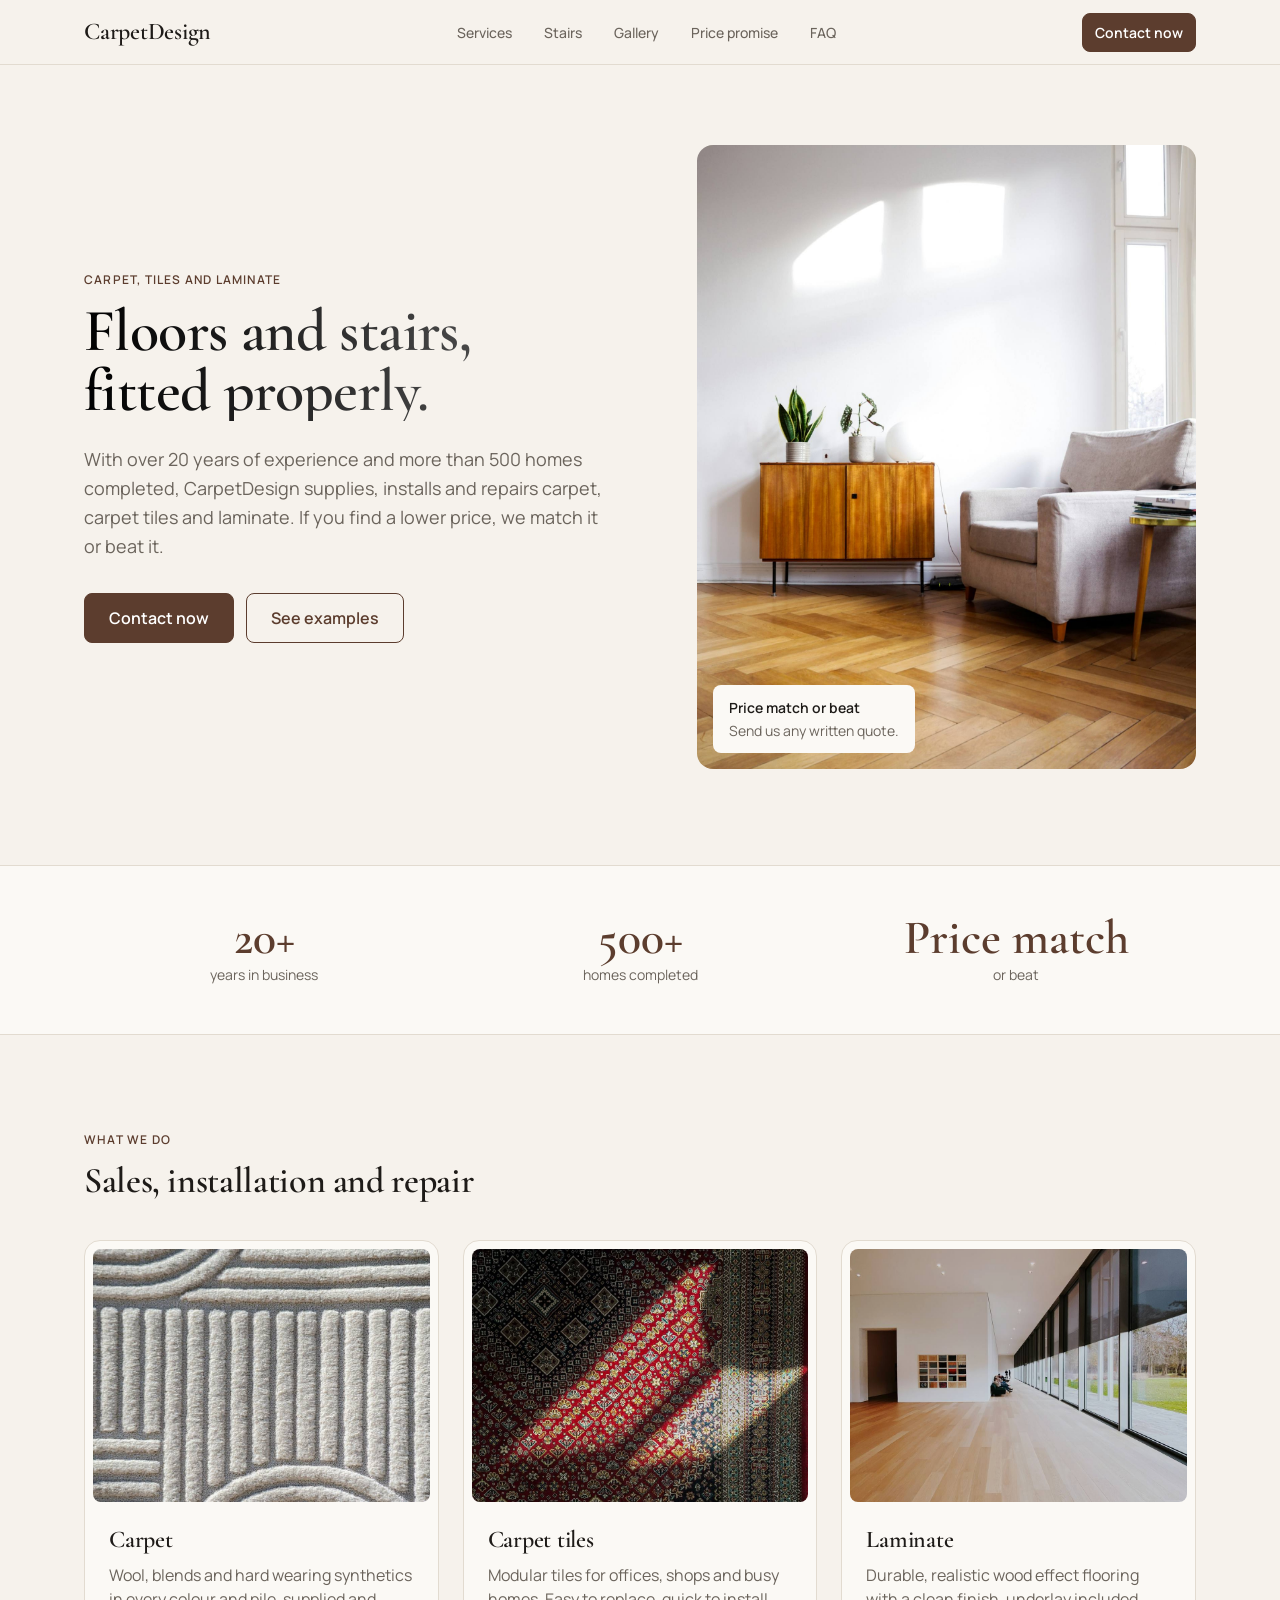
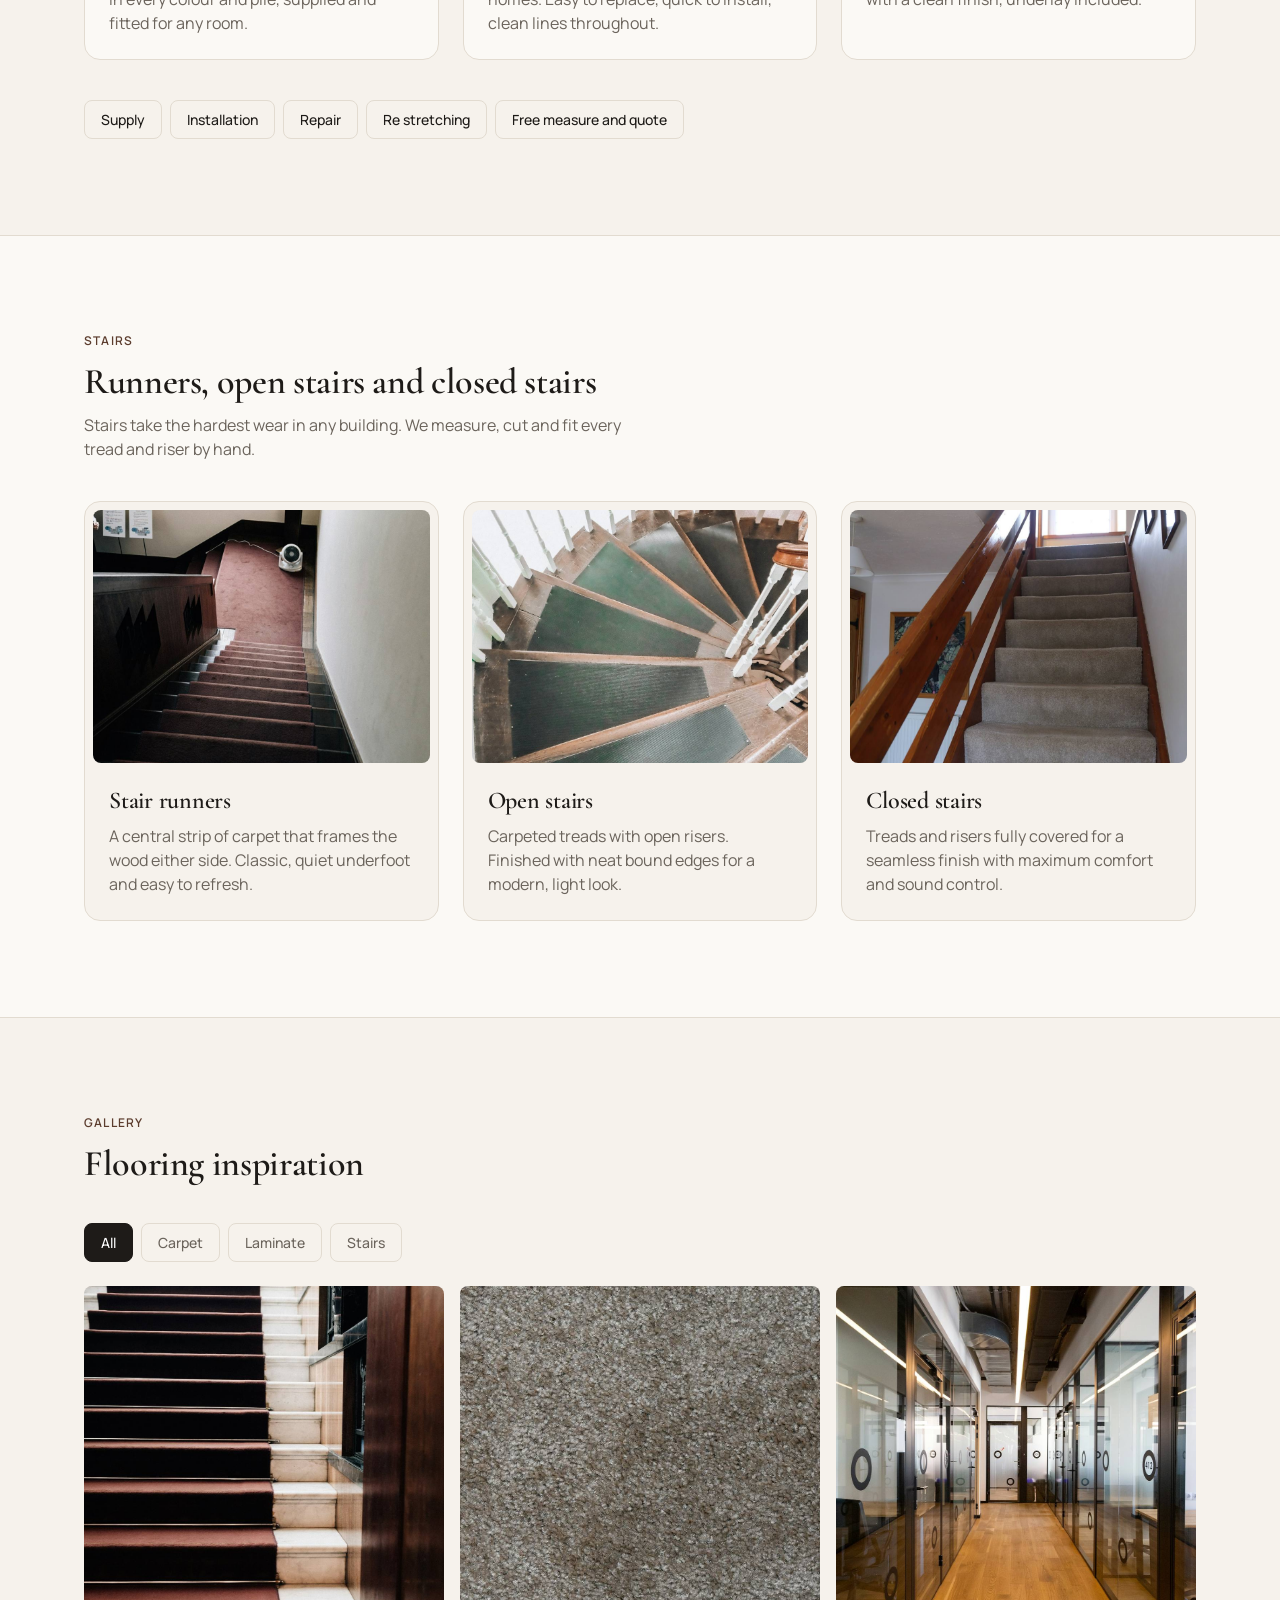
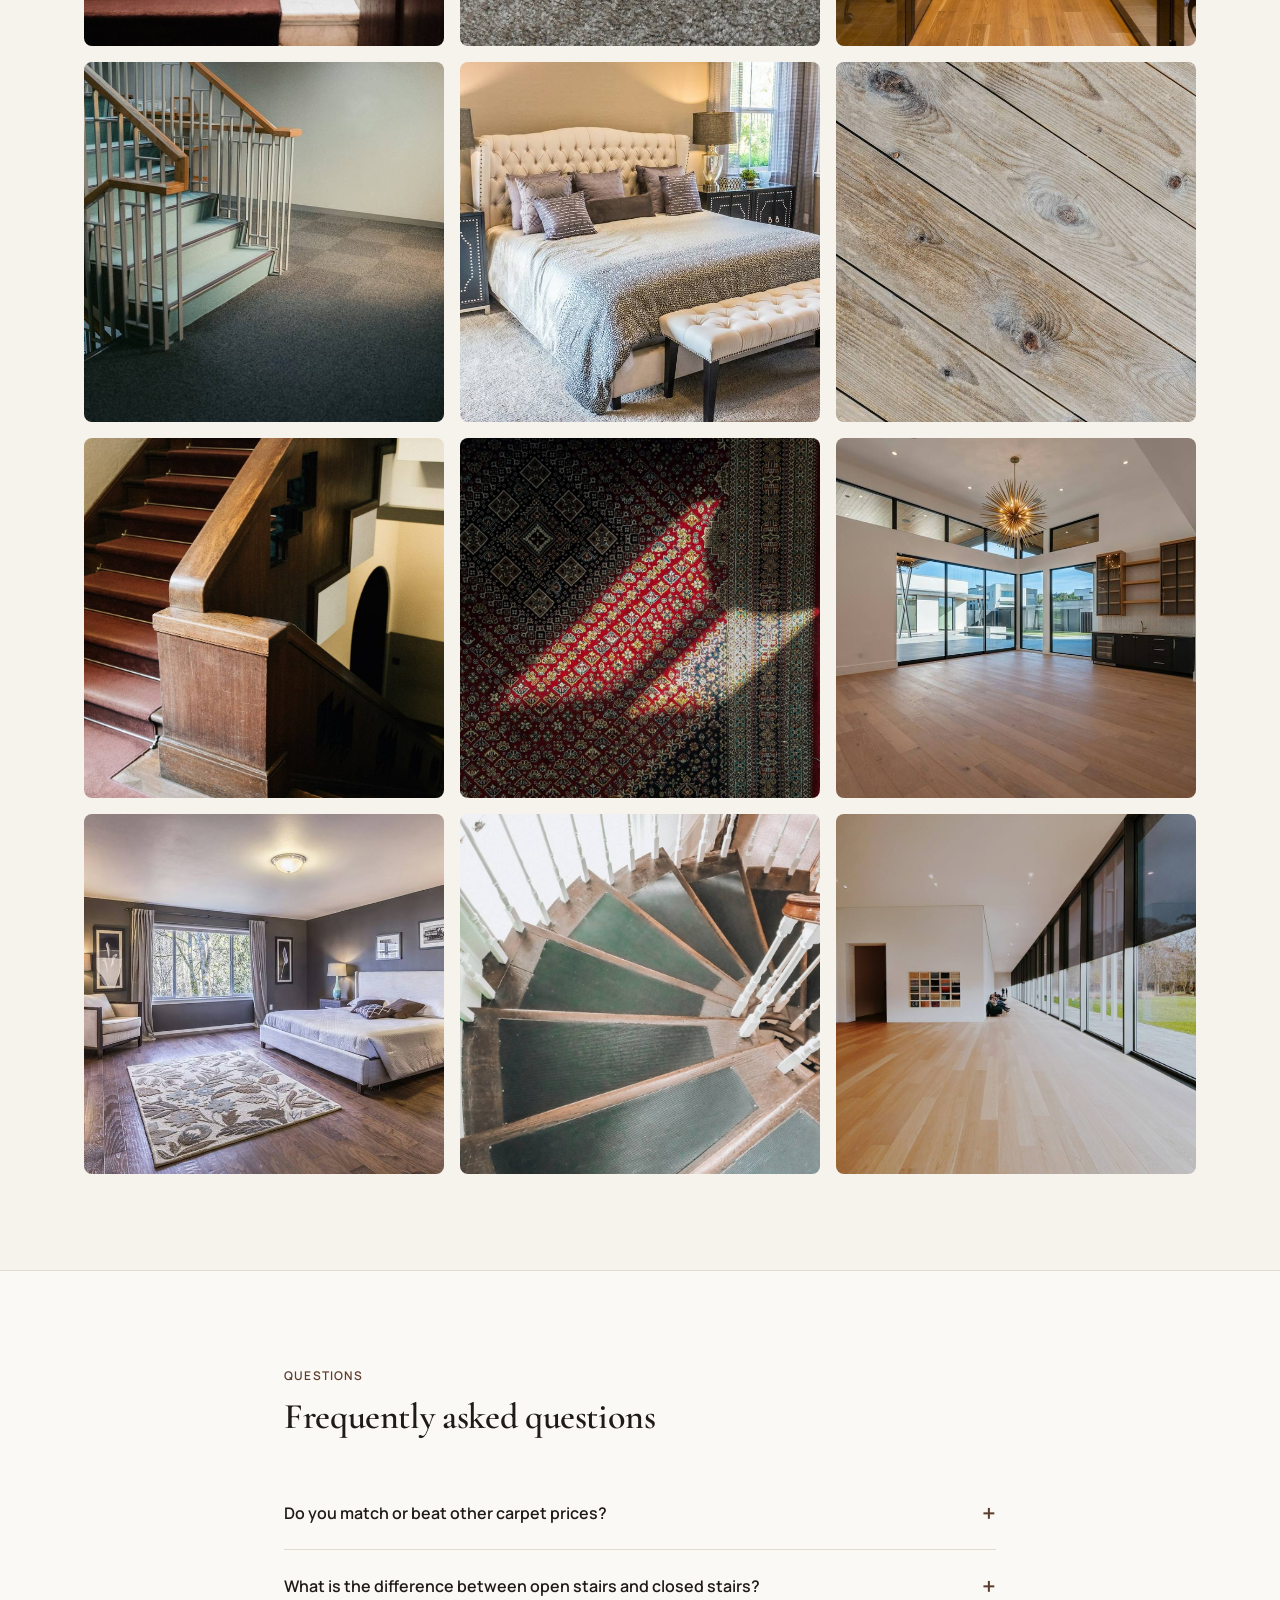
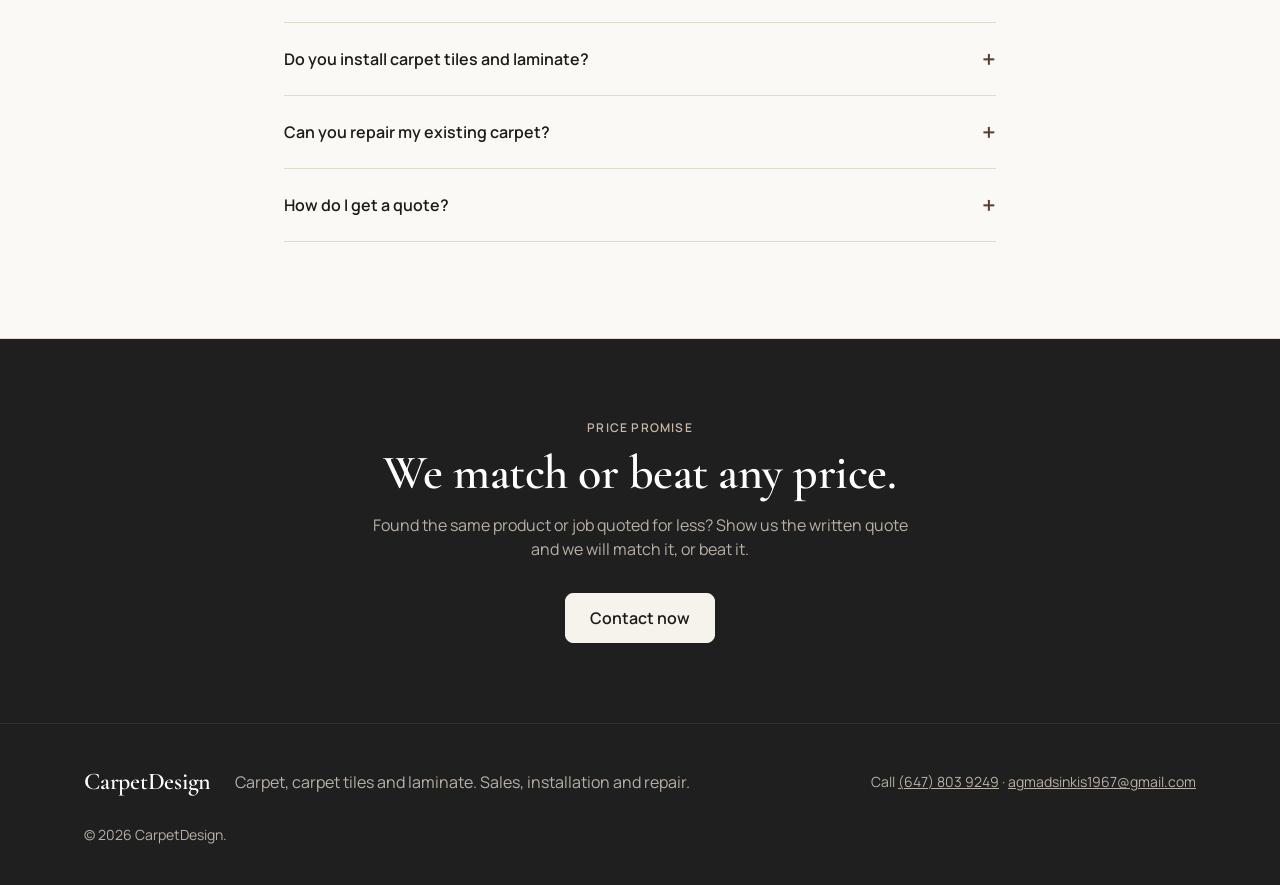
==== index.html @ 77f67748 "Add stats row, remove map button, fix copy and tap targets Co-Authored-By: Claude Sonnet 5.5 <norepl" ====
<!doctype html>
<html lang="en-CA">

<head>
  <meta charset="utf-8">
  <meta name="viewport" content="width=device-width, initial-scale=1">
  <title>CarpetDesign | Carpet, Tiles and Laminate Sales, Installation and Repair</title>
  <meta name="description"
    content="CarpetDesign supplies, installs and repairs carpet, carpet tiles and laminate, including stair runners, open stairs and closed stairs. We match or beat any price.">
  <meta name="theme-color" content="#F6F2EC">
  <!-- SEO: replace carpetdesign.example with the real domain everywhere (here, sitemap.xml, robots.txt) -->
  <link rel="canonical" href="https://www.carpetdesign.example/">
  <meta property="og:type" content="website">
  <meta property="og:site_name" content="CarpetDesign">
  <meta property="og:title" content="CarpetDesign | Carpet, Tiles and Laminate">
  <meta property="og:description"
    content="Carpet, carpet tiles and laminate supplied, installed and repaired. Stair runners, open and closed stairs. We match or beat any price.">
  <meta property="og:url" content="https://www.carpetdesign.example/">
  <meta property="og:image" content="https://www.carpetdesign.example/images/hero.jpg">
  <meta name="twitter:card" content="summary_large_image">
  <script type="application/ld+json">
{
  "@context": "https://schema.org",
  "@graph": [
    {
      "@type": "HomeAndConstructionBusiness",
      "@id": "https://www.carpetdesign.example/#business",
      "name": "CarpetDesign",
      "url": "https://www.carpetdesign.example/",
      "image": "https://www.carpetdesign.example/images/hero.jpg",
      "description": "Over 20 years in business and 500+ homes completed. Carpet, carpet tiles and laminate sales, installation and repair, including stair runners, open stairs and closed stairs.",
      "telephone": "+1 647 803 9249",
      "email": "agmadsinkis1967@gmail.com",
      "priceRange": "$$",
      "areaServed": "Ottawa, Ontario and surrounding area",
      "openingHours": "Mo-Sa 08:00-18:00",
      "makesOffer": [
        { "@type": "Offer", "itemOffered": { "@type": "Service", "name": "Carpet supply and installation" } },
        { "@type": "Offer", "itemOffered": { "@type": "Service", "name": "Carpet tile installation" } },
        { "@type": "Offer", "itemOffered": { "@type": "Service", "name": "Laminate flooring installation" } },
        { "@type": "Offer", "itemOffered": { "@type": "Service", "name": "Stair carpet fitting: runners, open stairs and closed stairs" } },
        { "@type": "Offer", "itemOffered": { "@type": "Service", "name": "Carpet repair and re stretching" } }
      ]
    },
    {
      "@type": "FAQPage",
      "mainEntity": [
        { "@type": "Question", "name": "Do you match or beat other carpet prices?", "acceptedAnswer": { "@type": "Answer", "text": "Yes. Send us a written quote for the same product or job and we will match it or beat it." } },
        { "@type": "Question", "name": "What is the difference between open stairs and closed stairs?", "acceptedAnswer": { "@type": "Answer", "text": "Closed stairs have a riser board between treads, so carpet covers both tread and riser. Open stairs have gaps between treads, so carpet covers the treads only." } },
        { "@type": "Question", "name": "Do you install carpet tiles and laminate?", "acceptedAnswer": { "@type": "Answer", "text": "Yes. We supply and fit carpet, carpet tiles and laminate for homes and businesses." } },
        { "@type": "Question", "name": "Can you repair my existing carpet?", "acceptedAnswer": { "@type": "Answer", "text": "Yes. We repair burns, tears and loose areas, and re stretch carpet that has rippled." } },
        { "@type": "Question", "name": "How do I get a quote?", "acceptedAnswer": { "@type": "Answer", "text": "Use the Contact now button to call us or send a message. We offer a free measure and quote." } }
      ]
    }
  ]
}
</script>
  <link rel="icon"
    href="data:image/svg+xml,%3Csvg xmlns='http://www.w3.org/2000/svg' viewBox='0 0 32 32'%3E%3Crect width='32' height='32' rx='6' fill='%235C3D2E'/%3E%3Cpath d='M8 10h16M8 16h16M8 22h16' stroke='%23F6F2EC' stroke-width='2'/%3E%3C/svg%3E">
  <link rel="preconnect" href="https://fonts.googleapis.com">
  <link rel="preconnect" href="https://fonts.gstatic.com" crossorigin>
  <link
    href="https://fonts.googleapis.com/css2?family=Cormorant+Garamond:wght@500;600&family=Manrope:wght@400;500;600&display=swap"
    rel="stylesheet">
  <link rel="stylesheet" href="style.css">
</head>

<body>

  <header class="site-header">
    <div class="wrap bar">
      <a href="#top" class="logo" aria-label="CarpetDesign home">CarpetDesign</a>
      <nav id="nav" aria-label="Main">
        <a href="#services">Services</a>
        <a href="#stairs">Stairs</a>
        <a href="#gallery">Gallery</a>
        <a href="#promise">Price promise</a>
        <a href="#faq">FAQ</a>
      </nav>
      <div class="bar-right">
        <button class="btn btn-sm" data-open-contact>Contact now</button>
        <button class="menu" aria-label="Menu" aria-expanded="false"
          aria-controls="nav"><span></span><span></span></button>
      </div>
    </div>
  </header>

  <main id="top">

    <section class="hero">
      <div class="wrap hero-grid">
        <div class="hero-copy">
          <p class="eyebrow">Carpet, tiles and laminate</p>
          <h1>Floors and stairs, fitted properly.</h1>
          <p class="lead">With over 20 years of experience and more than 500 homes completed, CarpetDesign supplies,
            installs and repairs carpet, carpet tiles and laminate. If you find a lower price, we match it or beat it.
          </p>
          <div class="actions">
            <button class="btn" data-open-contact>Contact now</button>
            <a class="btn btn-ghost" href="#gallery">See examples</a>
          </div>
        </div>
        <div class="hero-media">
          <img src="images/hero.jpg" alt="Bright living room with a pale wood floor" width="900" height="1100"
            fetchpriority="high">
          <p class="badge"><strong>Price match or beat</strong><span>Send us any written quote.</span></p>
        </div>
      </div>
    </section>

    <section class="stats" aria-label="CarpetDesign at a glance">
      <ul class="wrap">
        <li><strong>20+</strong><span>years in business</span></li>
        <li><strong>500+</strong><span>homes completed</span></li>
        <li><strong>Price match</strong><span>or beat</span></li>
      </ul>
    </section>

    <section id="services" class="section">
      <div class="wrap">
        <header class="head">
          <p class="eyebrow">What we do</p>
          <h2>Sales, installation and repair</h2>
        </header>
        <div class="cards three">
          <article class="card reveal">
            <img src="images/carpet-beige.jpg" alt="Textured beige carpet" loading="lazy">
            <h3>Carpet</h3>
            <p>Wool, blends and hard wearing synthetics in every colour and pile, supplied and fitted for any room.</p>
          </article>
          <article class="card reveal">
            <img src="images/carpet-geo.jpg" alt="Geometric patterned carpet tiles in sunlight" loading="lazy">
            <h3>Carpet tiles</h3>
            <p>Modular tiles for offices, shops and busy homes. Easy to replace, quick to install, clean lines
              throughout.</p>
          </article>
          <article class="card reveal">
            <img src="images/lam-1.jpg" alt="Warm laminate wood floor" loading="lazy">
            <h3>Laminate</h3>
            <p>Durable, realistic wood effect flooring with a clean finish, underlay included.</p>
          </article>
        </div>
        <ul class="pills" aria-label="Our services">
          <li>Supply</li>
          <li>Installation</li>
          <li>Repair</li>
          <li>Re stretching</li>
          <li>Free measure and quote</li>
        </ul>
      </div>
    </section>

    <section id="stairs" class="section alt">
      <div class="wrap">
        <header class="head">
          <p class="eyebrow">Stairs</p>
          <h2>Runners, open stairs and closed stairs</h2>
          <p class="sub">Stairs take the hardest wear in any building. We measure, cut and fit every tread and riser by
            hand.</p>
        </header>
        <div class="cards three">
          <article class="card reveal">
            <img src="images/stair-runner.jpg" alt="Carpet runner on a wooden staircase" loading="lazy">
            <h3>Stair runners</h3>
            <p>A central strip of carpet that frames the wood either side. Classic, quiet underfoot and easy to refresh.
            </p>
          </article>
          <article class="card reveal">
            <img src="images/stair-open.jpg" alt="Open staircase with carpeted treads" loading="lazy">
            <h3>Open stairs</h3>
            <p>Carpeted treads with open risers. Finished with neat bound edges for a modern, light look.</p>
          </article>
          <article class="card reveal">
            <img src="images/stair-closed.jpg" alt="Closed stairs fully carpeted with wooden banister" loading="lazy">
            <h3>Closed stairs</h3>
            <p>Treads and risers fully covered for a seamless finish with maximum comfort and sound control.</p>
          </article>
        </div>
      </div>
    </section>

    <section id="gallery" class="section">
      <div class="wrap">
        <header class="head">
          <p class="eyebrow">Gallery</p>
          <h2>Flooring inspiration</h2>
        </header>
        <div class="filters" role="group" aria-label="Filter gallery">
          <button class="chip is-on" data-filter="all" aria-pressed="true">All</button>
          <button class="chip" data-filter="carpet" aria-pressed="false">Carpet</button>
          <button class="chip" data-filter="laminate" aria-pressed="false">Laminate</button>
          <button class="chip" data-filter="stairs" aria-pressed="false">Stairs</button>
        </div>
        <ul class="gallery" id="gallery-grid">
          <li data-cat="stairs"><button data-full="images/stair-red.jpg"
              aria-label="Open photo: red carpeted marble stairs"><img src="images/stair-red.jpg"
                alt="Red carpeted marble stairs" loading="lazy"></button></li>
          <li data-cat="carpet"><button data-full="images/carpet-brown.jpg" aria-label="Open photo: brown carpet"><img
                src="images/carpet-brown.jpg" alt="Brown carpet" loading="lazy"></button></li>
          <li data-cat="laminate"><button data-full="images/lam-2.jpg"
              aria-label="Open photo: laminate floor with dark doors"><img src="images/lam-2.jpg"
                alt="Wood laminate floor with dark doors" loading="lazy"></button></li>
          <li data-cat="stairs"><button data-full="images/stair-modern.jpg"
              aria-label="Open photo: modern carpeted staircase"><img src="images/stair-modern.jpg"
                alt="Modern carpeted staircase" loading="lazy"></button></li>
          <li data-cat="carpet"><button data-full="images/bedroom.jpg" aria-label="Open photo: carpeted bedroom"><img
                src="images/bedroom.jpg" alt="Bedroom with soft carpet" loading="lazy"></button></li>
          <li data-cat="laminate"><button data-full="images/lam-3.jpg" aria-label="Open photo: oak laminate"><img
                src="images/lam-3.jpg" alt="Oak look laminate flooring" loading="lazy"></button></li>
          <li data-cat="stairs"><button data-full="images/stair-ornate.jpg"
              aria-label="Open photo: patterned stair carpet"><img src="images/stair-ornate.jpg"
                alt="Patterned carpet on a wooden staircase" loading="lazy"></button></li>
          <li data-cat="carpet"><button data-full="images/carpet-geo.jpg"
              aria-label="Open photo: geometric pattern carpet"><img src="images/carpet-geo.jpg"
                alt="Geometric pattern carpet in sunlight" loading="lazy"></button></li>
          <li data-cat="laminate"><button data-full="images/lam-4.jpg"
              aria-label="Open photo: laminate in an open room"><img src="images/lam-4.jpg"
                alt="Laminate floor in a spacious room" loading="lazy"></button></li>
          <li data-cat="carpet"><button data-full="images/bedroom-2.jpg"
              aria-label="Open photo: patterned rug bedroom"><img src="images/bedroom-2.jpg"
                alt="Bedroom with patterned floor covering" loading="lazy"></button></li>
          <li data-cat="stairs"><button data-full="images/stair-open.jpg"
              aria-label="Open photo: spiral open staircase"><img src="images/stair-open.jpg"
                alt="Spiral staircase with carpeted treads" loading="lazy"></button></li>
          <li data-cat="laminate"><button data-full="images/lam-1.jpg" aria-label="Open photo: warm wood laminate"><img
                src="images/lam-1.jpg" alt="Warm wood laminate floor" loading="lazy"></button></li>
        </ul>
      </div>
    </section>

    <!-- Filled from CONFIG.reviews in script.js. Hidden until real reviews are added. -->
    <section id="reviews" class="section" hidden>
      <div class="wrap">
        <header class="head">
          <p class="eyebrow">Reviews</p>
          <h2>What our customers say</h2>
        </header>
        <div class="cards three" id="review-list"></div>
      </div>
    </section>

    <section id="areas" class="section" hidden>
      <div class="wrap narrow">
        <p class="eyebrow">Areas we serve</p>
        <h2 id="areas-title"></h2>
        <ul class="pills" id="areas-list"></ul>
      </div>
    </section>

    <section id="faq" class="section alt">
      <div class="wrap narrow">
        <header class="head">
          <p class="eyebrow">Questions</p>
          <h2>Frequently asked questions</h2>
        </header>
        <details>
          <summary>Do you match or beat other carpet prices?</summary>
          <p>Yes. Send us a written quote for the same product or job and we will match it or beat it.</p>
        </details>
        <details>
          <summary>What is the difference between open stairs and closed stairs?</summary>
          <p>Closed stairs have a riser board between treads, so carpet covers both tread and riser. Open stairs have
            gaps between treads, so carpet covers the treads only.</p>
        </details>
        <details>
          <summary>Do you install carpet tiles and laminate?</summary>
          <p>Yes. We supply and fit carpet, carpet tiles and laminate for homes and businesses.</p>
        </details>
        <details>
          <summary>Can you repair my existing carpet?</summary>
          <p>Yes. We repair burns, tears and loose areas, and re stretch carpet that has rippled.</p>
        </details>
        <details>
          <summary>How do I get a quote?</summary>
          <p>Use the Contact now button to call us or send a message. We offer a free measure and quote.</p>
        </details>
      </div>
    </section>

    <section id="promise" class="promise">
      <div class="wrap">
        <p class="eyebrow">Price promise</p>
        <h2>We match or beat any price.</h2>
        <p class="sub">Found the same product or job quoted for less? Show us the written quote and we will match it, or
          beat it.</p>
        <button class="btn btn-light" data-open-contact>Contact now</button>
      </div>
    </section>

  </main>

  <footer class="site-footer">
    <div class="wrap foot">
      <span class="logo">CarpetDesign</span>
      <p>Carpet, carpet tiles and laminate. Sales, installation and repair.</p>
      <p class="small">Call <a data-phone></a> · <a data-email></a></p>
      <p class="small">&copy; <span id="year"></span> CarpetDesign.</p>
    </div>
  </footer>

  <div class="callbar">
    <a class="btn btn-light" data-phone-link>Call now</a>
    <button class="btn" data-open-contact>Message us</button>
  </div>

  <dialog id="contact" aria-labelledby="contact-title">
    <form method="dialog" class="close-row"><button class="x" aria-label="Close">&times;</button></form>
    <h2 id="contact-title">Get in touch</h2>
    <p class="sub">Call us, or send a message and we will get back to you.</p>
    <a class="phone" data-phone-link><span data-phone></span></a>
    <p class="small hours" data-hours></p>
    <a class="btn btn-ghost wa" id="whatsapp" hidden>Chat on WhatsApp</a>
    <form id="message" class="form">
      <label>I need
        <select name="need">
          <option>Carpet</option>
          <option>Carpet tiles</option>
          <option>Laminate</option>
          <option>Stair runner</option>
          <option>Open stairs</option>
          <option>Closed stairs</option>
          <option>Repair</option>
          <option>Not sure yet</option>
        </select>
      </label>
      <label>Name<input name="name" autocomplete="name" required></label>
      <label>Phone or email<input name="contact" autocomplete="email" required></label>
      <label>How can we help?<textarea name="msg" rows="4" required></textarea></label>
      <button class="btn" type="submit">Send a message</button>
      <p id="status" class="small" role="status"></p>
    </form>
  </dialog>

  <dialog id="lightbox" aria-label="Photo viewer">
    <form method="dialog"><button class="x x-light" aria-label="Close">&times;</button></form>
    <img alt="">
  </dialog>

  <script src="script.js"></script>
</body>

</html>
---- style.css ----
:root {
  --bg: #F6F2EC;
  --surface: #FBF9F5;
  --ink: #1E1B18;
  --muted: #6B645C;
  --line: #E2DBD0;
  --accent: #5C3D2E;
  --accent-hover: #44291C;
  --dark: #1F1F1F;
  --serif: "Cormorant Garamond", Georgia, serif;
  --sans: "Manrope", system-ui, sans-serif;
  --r-btn: 8px;
  --r-card: 16px;
  --r-img: 8px;
}
*, *::before, *::after { box-sizing: border-box; }
html { scroll-behavior: smooth; scroll-padding-top: 80px; }
body { margin: 0; background: var(--bg); color: var(--ink); font: 400 16px/1.5 var(--sans); -webkit-font-smoothing: antialiased; }
img { display: block; max-width: 100%; height: auto; }
a { color: inherit; }
button { font: inherit; cursor: pointer; }
:focus-visible { outline: 2px solid var(--accent); outline-offset: 2px; }

.wrap { max-width: 1160px; margin: 0 auto; padding: 0 24px; }
h1, h2, h3 { font-family: var(--serif); font-weight: 600; margin: 0; letter-spacing: -0.01em; }
h1 { font-size: 36px; line-height: 1.1; text-wrap: balance; }
h2 { font-size: 30px; line-height: 1.2; text-wrap: balance; }
h3 { font-size: 24px; line-height: 1.2; }
p { margin: 0; text-wrap: pretty; }
.eyebrow { font-size: 12px; text-transform: uppercase; letter-spacing: 0.1em; font-weight: 600; color: var(--accent); margin-bottom: 12px; }
.lead { font-size: 18px; line-height: 1.6; color: var(--muted); max-width: 520px; }
.sub { color: var(--muted); max-width: 560px; margin-top: 12px; }
.small { font-size: 14px; }

.btn { display: inline-block; padding: 12px 24px; border: 1px solid var(--accent); border-radius: var(--r-btn); background: var(--accent); color: #fff; font-size: 16px; font-weight: 600; text-decoration: none; transition: background .2s, border-color .2s, transform .15s; }
.btn:hover { background: var(--accent-hover); border-color: var(--accent-hover); }
.btn:active { transform: scale(0.98); }
.btn-sm { padding: 8px 12px; font-size: 14px; }
.btn-ghost { background: transparent; color: var(--accent); }
.btn-ghost:hover { background: var(--accent); color: #fff; }
.btn-light { background: var(--bg); color: var(--ink); border-color: var(--bg); }
.btn-light:hover { background: #fff; border-color: #fff; }

.site-header { position: sticky; top: 0; z-index: 10; background: var(--bg); border-bottom: 1px solid var(--line); }
.bar { display: flex; align-items: center; justify-content: space-between; gap: 24px; height: 64px; }
.logo { font-family: var(--serif); font-size: 24px; font-weight: 600; text-decoration: none; letter-spacing: -0.01em; }
.bar-right { display: flex; align-items: center; gap: 8px; }
.bar nav { display: none; position: absolute; top: 64px; left: 0; right: 0; flex-direction: column; background: var(--bg); border-bottom: 1px solid var(--line); padding: 8px 24px 16px; font-size: 16px; font-weight: 500; }
.bar nav.open { display: flex; }
.bar nav a { text-decoration: none; color: var(--ink); padding: 12px 0; border-bottom: 1px solid var(--line); }
.bar nav a:last-child { border-bottom: 0; }
.menu { display: grid; gap: 4px; place-content: center; width: 40px; height: 40px; border: 1px solid var(--line); border-radius: 8px; background: none; }
.menu span { width: 16px; height: 2px; background: var(--ink); }
.narrow { max-width: 760px; }
details { border-bottom: 1px solid var(--line); padding: 16px 0; }
summary { cursor: pointer; padding: 8px 0; font-weight: 600; list-style: none; display: flex; justify-content: space-between; gap: 16px; }
summary::-webkit-details-marker { display: none; }
summary::after { content: "+"; color: var(--accent); font-size: 24px; line-height: 1; }
details[open] summary::after { content: "\2212"; }
details p { margin-top: 12px; color: var(--muted); }
.callbar { position: fixed; left: 0; right: 0; bottom: 0; z-index: 9; display: grid; grid-template-columns: 1fr 1fr; gap: 8px; padding: 8px 16px calc(8px + env(safe-area-inset-bottom)); background: var(--bg); border-top: 1px solid var(--line); }
.callbar .btn { text-align: center; }
.callbar .btn-light { border-color: var(--line); }
body { padding-bottom: 64px; }
.site-header .btn-sm { display: none; }

.hero { padding: 48px 0 64px; }
.hero-grid { display: grid; gap: 40px; align-items: center; }
.hero h1 { max-width: 680px; background: linear-gradient(to right, #000, #666); -webkit-background-clip: text; background-clip: text; color: transparent; }
.hero .lead { margin-top: 24px; }
.actions { display: flex; flex-wrap: wrap; gap: 12px; margin-top: 32px; }
.hero-media { position: relative; }
.hero-media img { width: 100%; aspect-ratio: 4/5; object-fit: cover; border-radius: var(--r-card); }
.badge { position: absolute; left: 16px; bottom: 16px; display: grid; gap: 2px; padding: 12px 16px; background: var(--surface); border-radius: 8px; font-size: 14px; }
.badge strong { font-weight: 600; }
.badge span { color: var(--muted); }

.section { padding: 64px 0; }
.section.alt { background: var(--surface); border-block: 1px solid var(--line); }
.head { margin-bottom: 40px; }
.cards { display: grid; gap: 24px; }
.card { background: var(--surface); border: 1px solid var(--line); border-radius: var(--r-card); padding: 8px 8px 24px; }
.alt .card { background: var(--bg); }
.card img { width: 100%; aspect-ratio: 4/3; object-fit: cover; border-radius: 8px; }
.card h3, .card p { padding: 0 16px; }
.card h3 { margin-top: 24px; }
.card p { margin-top: 8px; color: var(--muted); }
.pills { display: flex; flex-wrap: wrap; gap: 8px; list-style: none; padding: 0; margin: 40px 0 0; }
.pills li { padding: 8px 16px; border: 1px solid var(--line); border-radius: 8px; font-size: 14px; font-weight: 500; }

.filters { display: flex; flex-wrap: wrap; gap: 8px; margin-bottom: 24px; }
.chip { padding: 8px 16px; border: 1px solid var(--line); border-radius: 8px; background: transparent; color: var(--muted); font-size: 14px; font-weight: 500; transition: all .2s; }
.chip:hover { color: var(--ink); border-color: var(--muted); }
.chip.is-on { background: var(--ink); border-color: var(--ink); color: #fff; }
.gallery { list-style: none; padding: 0; margin: 0; display: grid; grid-template-columns: repeat(2, 1fr); gap: 12px; }
.gallery li[hidden] { display: none; }
.gallery button { display: block; width: 100%; padding: 0; border: 0; background: none; border-radius: var(--r-img); overflow: hidden; }
.gallery img { width: 100%; aspect-ratio: 1; object-fit: cover; transition: transform .5s cubic-bezier(.2,.7,.2,1); }
.gallery button:hover img { transform: scale(1.04); }

.promise { background: var(--dark); color: #fff; padding: 80px 0; text-align: center; }
.promise .eyebrow { color: #C9B8A8; }
.promise h2 { font-size: 36px; }
.promise .sub { color: #B8B0A6; margin: 16px auto 32px; }

.site-footer { background: var(--dark); color: #B8B0A6; border-top: 1px solid #313131; padding: 40px 0; }
.foot { display: grid; gap: 8px; }
.site-footer .logo { color: #fff; }

dialog { border: 0; border-radius: var(--r-card); padding: 32px; width: min(480px, calc(100vw - 32px)); background: var(--bg); color: var(--ink); }
dialog::backdrop { background: rgba(0,0,0,.55); }
dialog[open] { animation: pop .25s cubic-bezier(.2,.7,.2,1); }
@keyframes pop { from { opacity: 0; transform: translateY(8px) scale(.98); } }
.close-row { position: absolute; top: 12px; right: 12px; }
.x { width: 40px; height: 40px; border: 0; background: none; font-size: 30px; line-height: 1; color: var(--muted); border-radius: 8px; }
.x:hover { color: var(--ink); }
.phone { display: block; margin: 24px 0 8px; font-family: var(--serif); font-size: 36px; font-weight: 600; text-decoration: none; color: var(--accent); }
.hours { color: var(--muted); margin-bottom: 24px; }
.form { display: grid; gap: 16px; border-top: 1px solid var(--line); padding-top: 24px; }
.form label { display: grid; gap: 4px; font-size: 14px; font-weight: 500; }
.form input, .form textarea { font: inherit; padding: 12px; border: 1px solid var(--line); border-radius: 8px; background: #fff; color: var(--ink); }
.form input:focus, .form textarea:focus { outline: 2px solid var(--accent); border-color: var(--accent); }
.form .btn { width: 100%; }
.form select { font: inherit; padding: 12px; border: 1px solid var(--line); border-radius: 8px; background: #fff; color: var(--ink); }
.wa { width: 100%; text-align: center; margin-bottom: 24px; }
[hidden] { display: none !important; }
.review { margin: 0; padding: 24px; }
.review .stars { color: var(--accent); letter-spacing: 2px; }
.review blockquote { margin: 12px 0 16px; padding: 0; font-family: var(--serif); font-size: 20px; line-height: 1.4; }
.review figcaption { font-size: 14px; color: var(--muted); }
#lightbox { width: min(1000px, calc(100vw - 32px)); padding: 0; background: transparent; }
#lightbox img { width: 100%; max-height: 86vh; object-fit: contain; border-radius: 8px; }
.x-light { position: absolute; top: 8px; right: 8px; background: rgba(0,0,0,.5); color: #fff; z-index: 1; }

.reveal { opacity: 0; transform: translateY(16px); transition: opacity .6s ease, transform .6s cubic-bezier(.2,.7,.2,1); }
.reveal.in { opacity: 1; transform: none; }
.reveal:nth-child(2) { transition-delay: .08s; }
.reveal:nth-child(3) { transition-delay: .16s; }

@media (min-width: 768px) {
  body { padding-bottom: 0; }
  .callbar, .menu { display: none; }
  .site-header .btn-sm { display: inline-block; }
  .bar nav, .bar nav.open { display: flex; position: static; flex-direction: row; gap: 32px; padding: 0; border: 0; font-size: 14px; }
  .bar nav a { color: var(--muted); padding: 0; border: 0; transition: color .2s; }
  .bar nav a:hover { color: var(--ink); }
  h1 { font-size: 60px; line-height: 1; }
  h2 { font-size: 36px; line-height: 1.1; }
  .promise h2 { font-size: 48px; line-height: 1; }
  .hero { padding: 80px 0 96px; }
  .hero-grid { grid-template-columns: 1.1fr 1fr; gap: 64px; }
  .section { padding: 96px 0; }
  .cards.three { grid-template-columns: repeat(3, 1fr); }
  .gallery { grid-template-columns: repeat(3, 1fr); gap: 16px; }
  .foot { grid-template-columns: auto 1fr auto; align-items: center; gap: 24px; }
  .foot .small:last-child { grid-column: 1 / -1; }
}
@media (prefers-reduced-motion: reduce) {
  html { scroll-behavior: auto; }
  .reveal { opacity: 1; transform: none; transition: none; }
  * { animation: none !important; }
}

.stats { border-block: 1px solid var(--line); background: var(--surface); }
.stats ul { list-style: none; margin: 0 auto; padding: 32px 24px; display: grid; grid-template-columns: repeat(3, 1fr); gap: 16px; text-align: center; }
.stats strong { display: block; font-family: var(--serif); font-size: 24px; font-weight: 600; line-height: 1.2; color: var(--accent); }
.stats span { font-size: 14px; color: var(--muted); }
@media (min-width: 768px) { .stats strong { font-size: 48px; line-height: 1; } .stats ul { padding: 48px 24px; } }
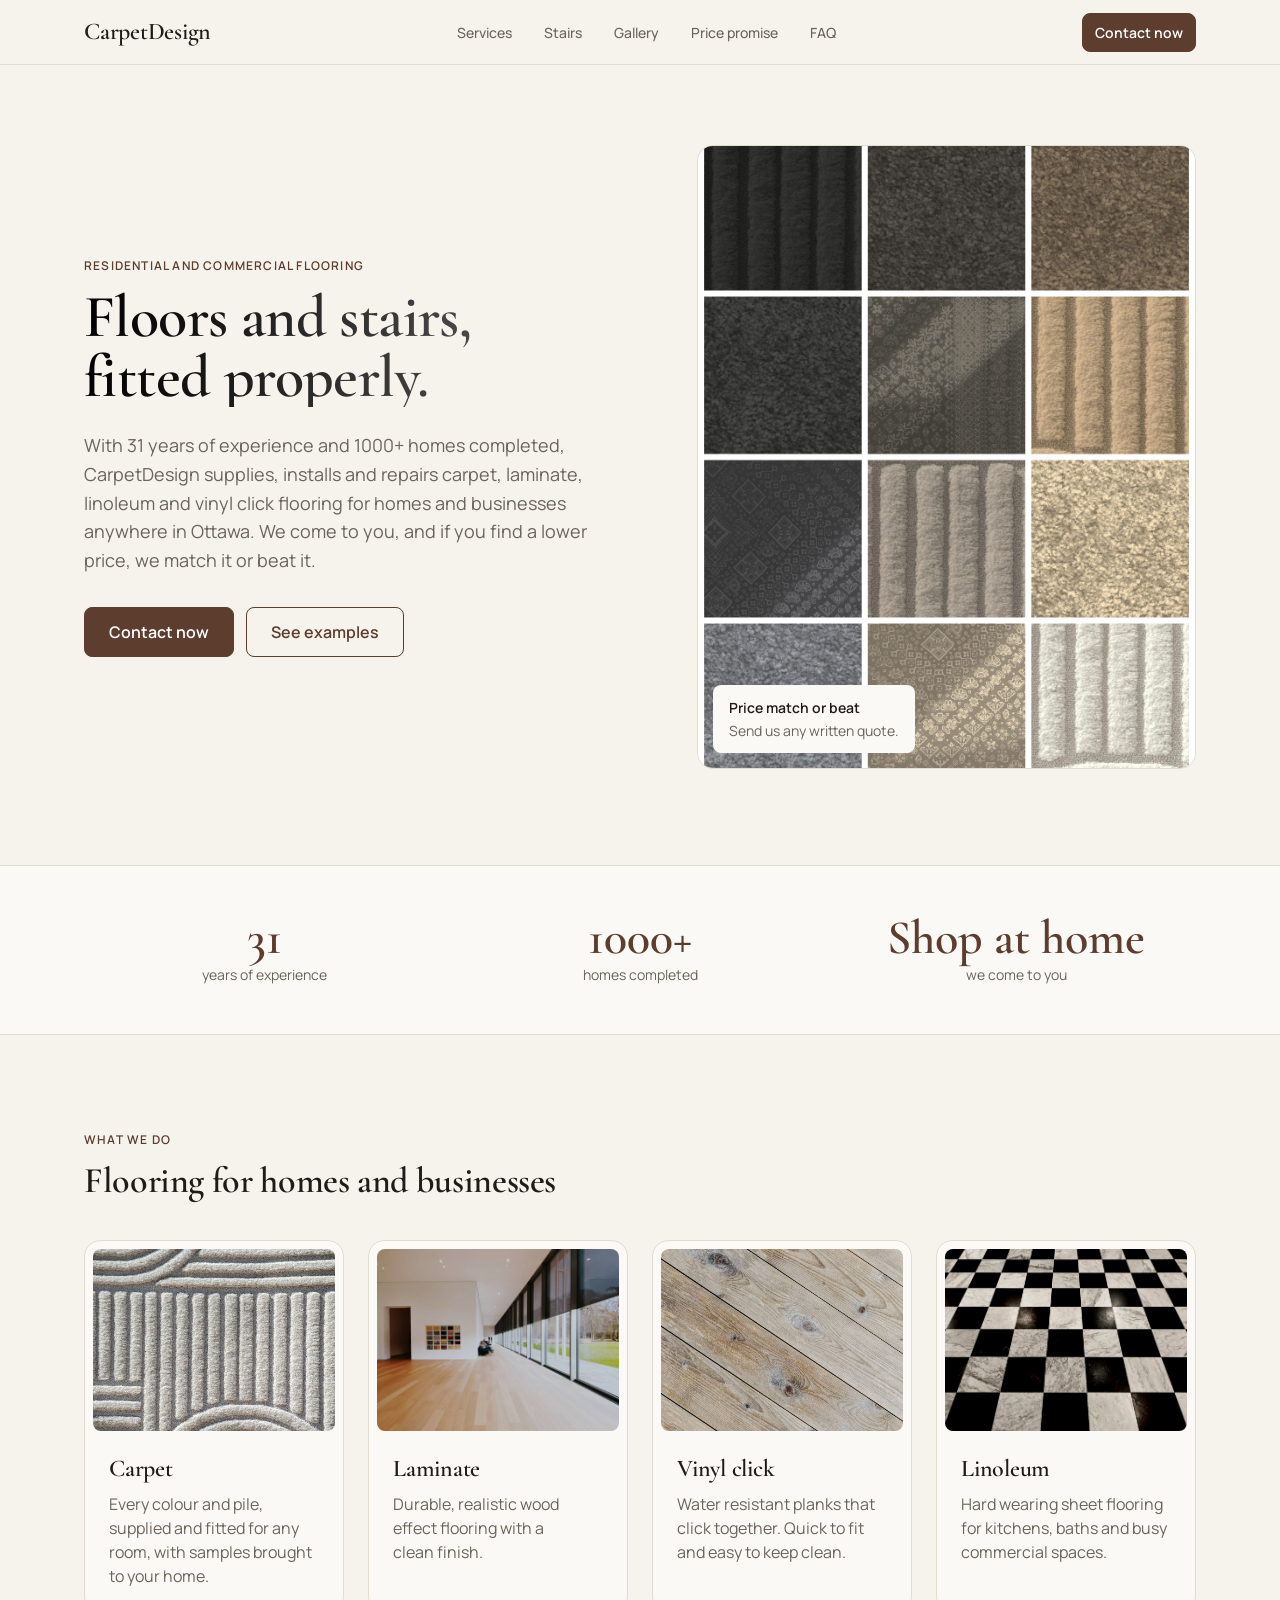
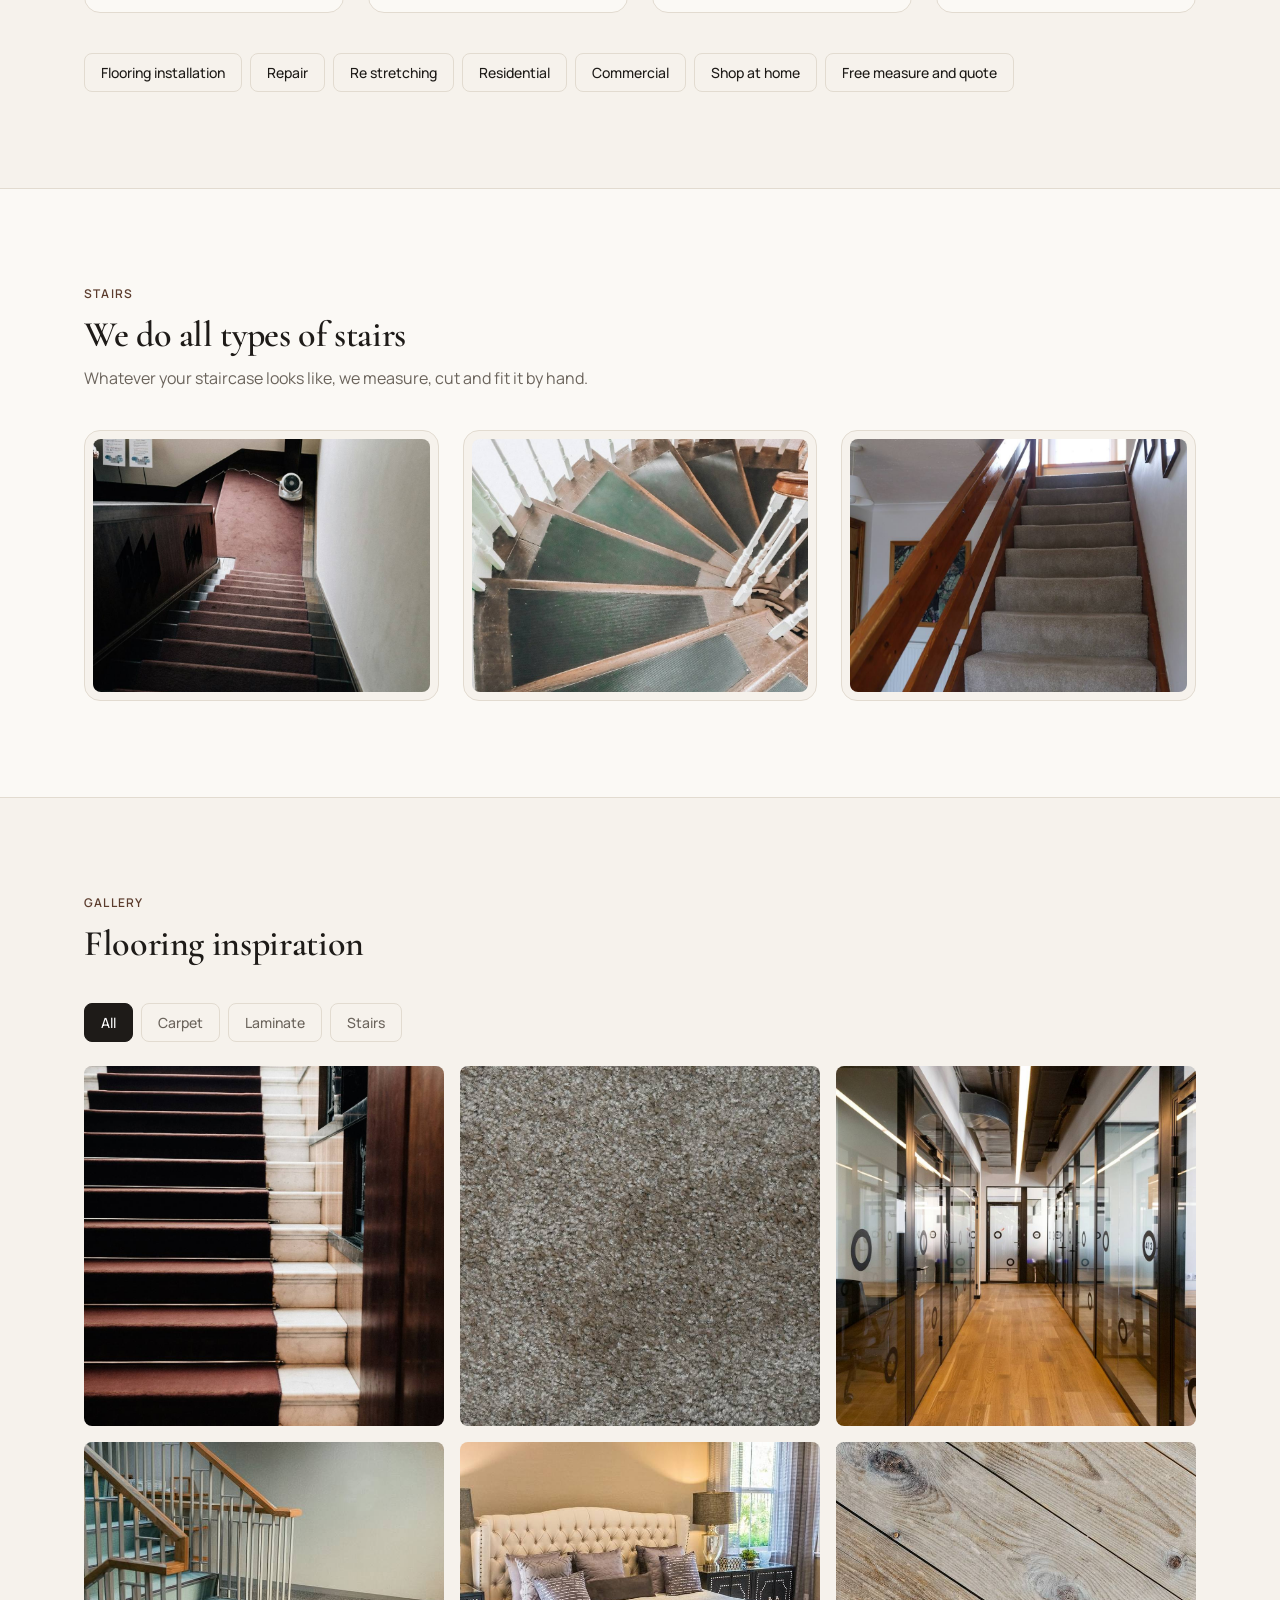
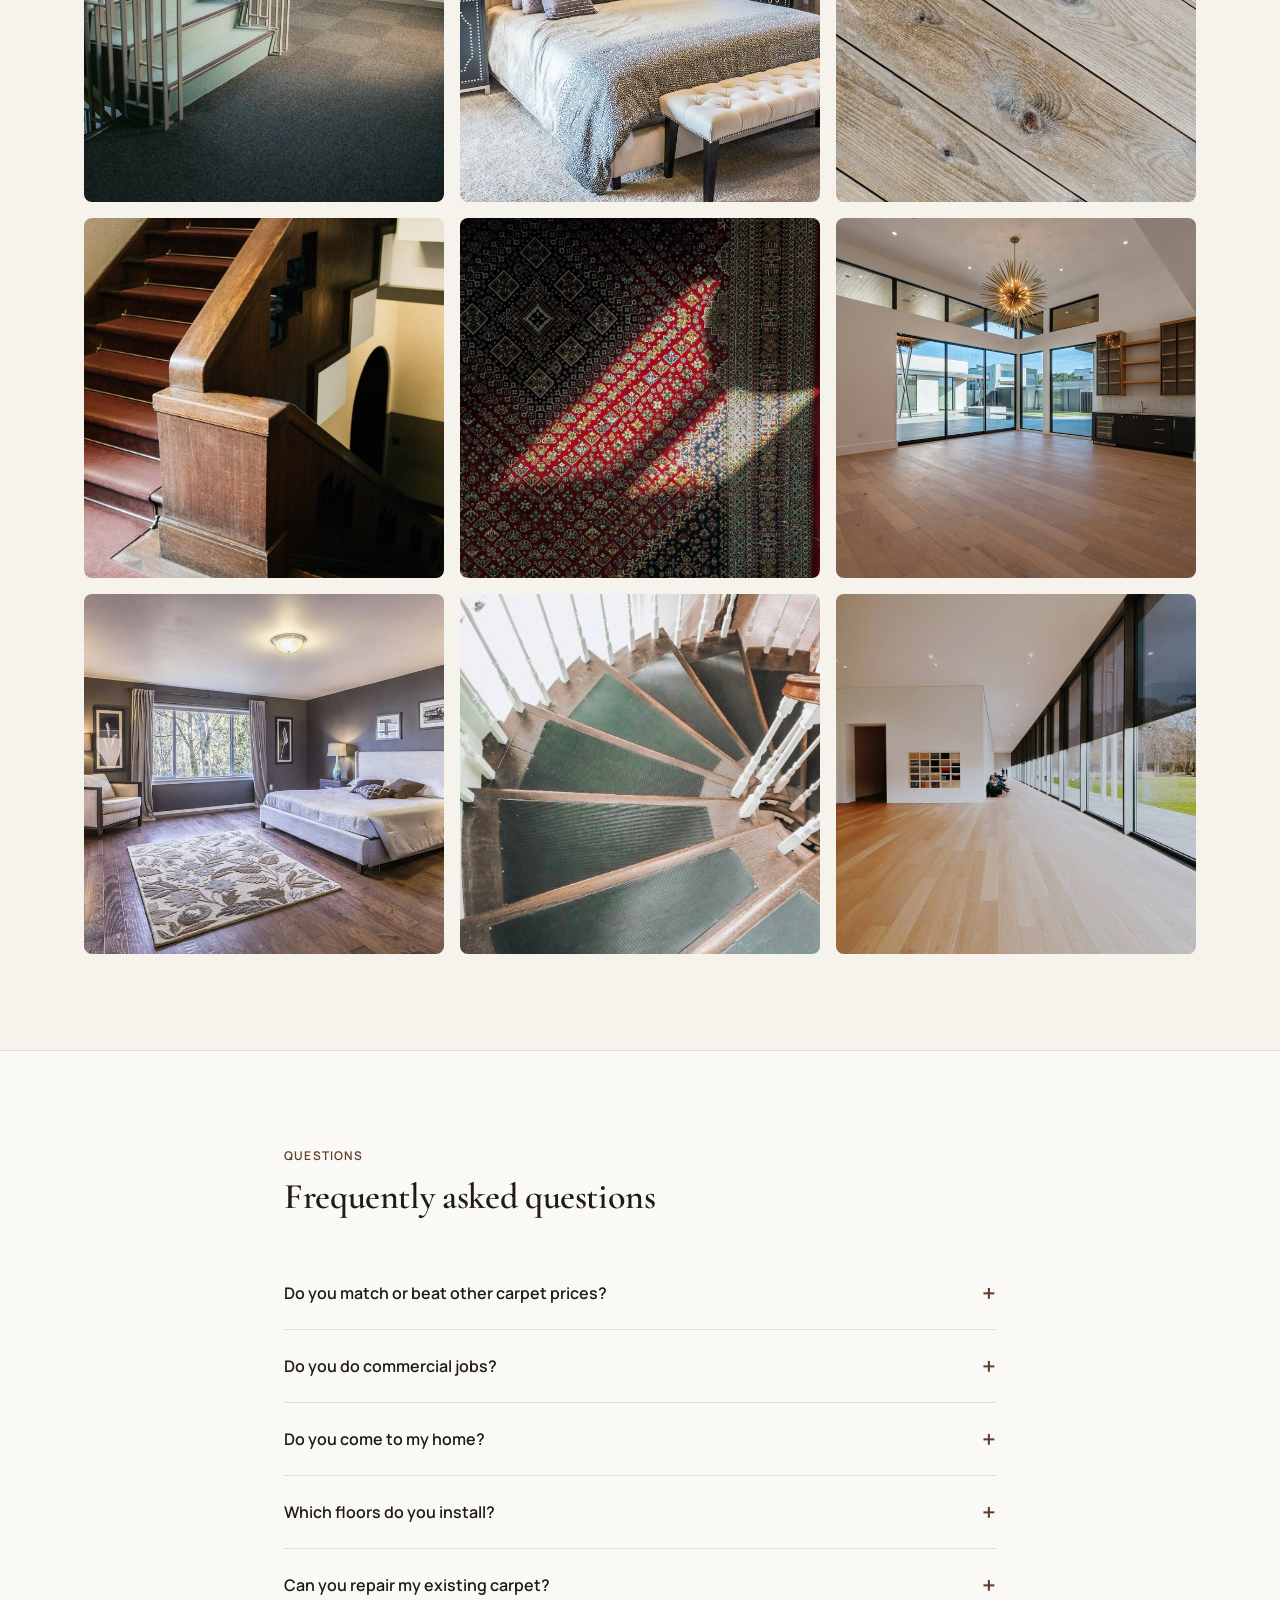
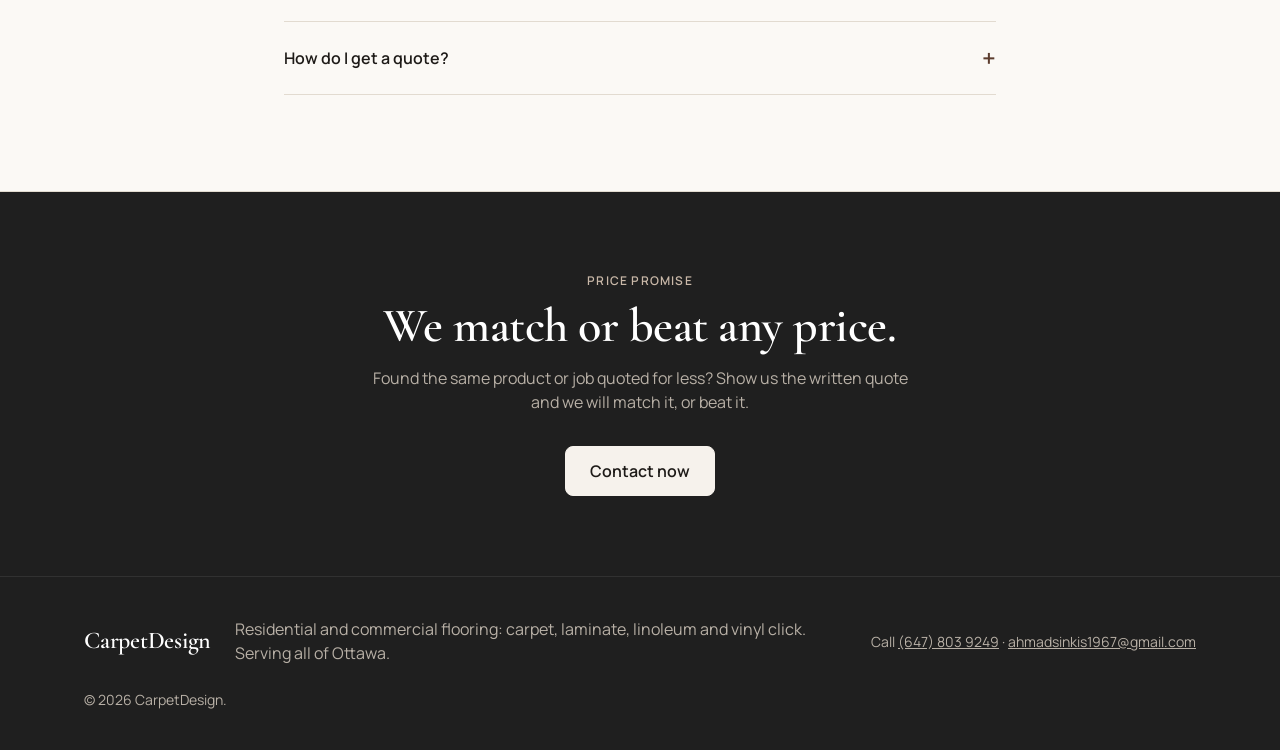
==== commit 1e09582a: "Update services, hero swatches, client details and service area Co-Authored-By: Claude Sonnet 5.5 <n" ====
--- a/index.html
+++ b/index.html
@@ -4,9 +4,9 @@
 <head>
   <meta charset="utf-8">
   <meta name="viewport" content="width=device-width, initial-scale=1">
-  <title>CarpetDesign | Carpet, Tiles and Laminate Sales, Installation and Repair</title>
+  <title>CarpetDesign | Flooring Installation and Repair in Ottawa</title>
   <meta name="description"
-    content="CarpetDesign supplies, installs and repairs carpet, carpet tiles and laminate, including stair runners, open stairs and closed stairs. We match or beat any price.">
+    content="CarpetDesign supplies, installs and repairs carpet, laminate, linoleum and vinyl click flooring for homes and businesses across Ottawa. All types of stairs. We come to you and match or beat any price.">
   <meta name="theme-color" content="#F6F2EC">
   <!-- SEO: replace carpetdesign.example with the real domain everywhere (here, sitemap.xml, robots.txt) -->
   <link rel="canonical" href="https://www.carpetdesign.example/">
@@ -14,9 +14,9 @@
   <meta property="og:site_name" content="CarpetDesign">
   <meta property="og:title" content="CarpetDesign | Carpet, Tiles and Laminate">
   <meta property="og:description"
-    content="Carpet, carpet tiles and laminate supplied, installed and repaired. Stair runners, open and closed stairs. We match or beat any price.">
+    content="Residential and commercial flooring: carpet, laminate, linoleum and vinyl click. All types of stairs. We come to you and match or beat any price.">
   <meta property="og:url" content="https://www.carpetdesign.example/">
-  <meta property="og:image" content="https://www.carpetdesign.example/images/hero.jpg">
+  <meta property="og:image" content="https://www.carpetdesign.example/images/carpet-beige.jpg">
   <meta name="twitter:card" content="summary_large_image">
   <script type="application/ld+json">
 {
@@ -27,18 +27,18 @@
       "@id": "https://www.carpetdesign.example/#business",
       "name": "CarpetDesign",
       "url": "https://www.carpetdesign.example/",
-      "image": "https://www.carpetdesign.example/images/hero.jpg",
-      "description": "Over 20 years in business and 500+ homes completed. Carpet, carpet tiles and laminate sales, installation and repair, including stair runners, open stairs and closed stairs.",
+      "image": "https://www.carpetdesign.example/images/carpet-beige.jpg",
+      "description": "31 years of experience and 1000+ homes completed. Residential and commercial flooring installation and repair: carpet, laminate, linoleum and vinyl click, plus all types of stairs. We come to you.",
       "telephone": "+1 647 803 9249",
-      "email": "agmadsinkis1967@gmail.com",
+      "email": "ahmadsinkis1967@gmail.com",
       "priceRange": "$$",
-      "areaServed": "Ottawa, Ontario and surrounding area",
+      "areaServed": "Ottawa, Ontario",
       "openingHours": "Mo-Sa 08:00-18:00",
       "makesOffer": [
         { "@type": "Offer", "itemOffered": { "@type": "Service", "name": "Carpet supply and installation" } },
         { "@type": "Offer", "itemOffered": { "@type": "Service", "name": "Carpet tile installation" } },
         { "@type": "Offer", "itemOffered": { "@type": "Service", "name": "Laminate flooring installation" } },
-        { "@type": "Offer", "itemOffered": { "@type": "Service", "name": "Stair carpet fitting: runners, open stairs and closed stairs" } },
+        { "@type": "Offer", "itemOffered": { "@type": "Service", "name": "Stair carpet fitting for all types of stairs" } },
         { "@type": "Offer", "itemOffered": { "@type": "Service", "name": "Carpet repair and re stretching" } }
       ]
     },
@@ -46,8 +46,9 @@
       "@type": "FAQPage",
       "mainEntity": [
         { "@type": "Question", "name": "Do you match or beat other carpet prices?", "acceptedAnswer": { "@type": "Answer", "text": "Yes. Send us a written quote for the same product or job and we will match it or beat it." } },
-        { "@type": "Question", "name": "What is the difference between open stairs and closed stairs?", "acceptedAnswer": { "@type": "Answer", "text": "Closed stairs have a riser board between treads, so carpet covers both tread and riser. Open stairs have gaps between treads, so carpet covers the treads only." } },
-        { "@type": "Question", "name": "Do you install carpet tiles and laminate?", "acceptedAnswer": { "@type": "Answer", "text": "Yes. We supply and fit carpet, carpet tiles and laminate for homes and businesses." } },
+        { "@type": "Question", "name": "Do you do commercial jobs?", "acceptedAnswer": { "@type": "Answer", "text": "Yes. We work on both residential and commercial jobs." } },
+        { "@type": "Question", "name": "Do you come to my home?", "acceptedAnswer": { "@type": "Answer", "text": "Yes. We shop at home: we come to you with samples, measure and quote, anywhere in Ottawa." } },
+        { "@type": "Question", "name": "Which floors do you install?", "acceptedAnswer": { "@type": "Answer", "text": "We supply, install and repair carpet, laminate, linoleum and vinyl click flooring for homes and businesses." } },
         { "@type": "Question", "name": "Can you repair my existing carpet?", "acceptedAnswer": { "@type": "Answer", "text": "Yes. We repair burns, tears and loose areas, and re stretch carpet that has rippled." } },
         { "@type": "Question", "name": "How do I get a quote?", "acceptedAnswer": { "@type": "Answer", "text": "Use the Contact now button to call us or send a message. We offer a free measure and quote." } }
       ]
@@ -90,10 +91,11 @@
     <section class="hero">
       <div class="wrap hero-grid">
         <div class="hero-copy">
-          <p class="eyebrow">Carpet, tiles and laminate</p>
+          <p class="eyebrow">Residential and commercial flooring</p>
           <h1>Floors and stairs, fitted properly.</h1>
-          <p class="lead">With over 20 years of experience and more than 500 homes completed, CarpetDesign supplies,
-            installs and repairs carpet, carpet tiles and laminate. If you find a lower price, we match it or beat it.
+          <p class="lead">With 31 years of experience and 1000+ homes completed, CarpetDesign supplies,
+            installs and repairs carpet, laminate, linoleum and vinyl click flooring for homes and businesses anywhere in Ottawa. We come to
+            you, and if you find a lower price, we match it or beat it.
           </p>
           <div class="actions">
             <button class="btn" data-open-contact>Contact now</button>
@@ -101,8 +103,7 @@
           </div>
         </div>
         <div class="hero-media">
-          <img src="images/hero.jpg" alt="Bright living room with a pale wood floor" width="900" height="1100"
-            fetchpriority="high">
+          <img src="images/swatches.jpg" alt="Grid of carpet samples from charcoal to cream" width="1136" height="1510" fetchpriority="high">
           <p class="badge"><strong>Price match or beat</strong><span>Send us any written quote.</span></p>
         </div>
       </div>
@@ -110,9 +111,9 @@
 
     <section class="stats" aria-label="CarpetDesign at a glance">
       <ul class="wrap">
-        <li><strong>20+</strong><span>years in business</span></li>
-        <li><strong>500+</strong><span>homes completed</span></li>
-        <li><strong>Price match</strong><span>or beat</span></li>
+        <li><strong>31</strong><span>years of experience</span></li>
+        <li><strong>1000+</strong><span>homes completed</span></li>
+        <li><strong>Shop at home</strong><span>we come to you</span></li>
       </ul>
     </section>
 
@@ -120,31 +121,37 @@
       <div class="wrap">
         <header class="head">
           <p class="eyebrow">What we do</p>
-          <h2>Sales, installation and repair</h2>
-        </header>
-        <div class="cards three">
+          <h2>Flooring for homes and businesses</h2>
+        </header>
+        <div class="cards four">
           <article class="card reveal">
             <img src="images/carpet-beige.jpg" alt="Textured beige carpet" loading="lazy">
             <h3>Carpet</h3>
-            <p>Wool, blends and hard wearing synthetics in every colour and pile, supplied and fitted for any room.</p>
-          </article>
-          <article class="card reveal">
-            <img src="images/carpet-geo.jpg" alt="Geometric patterned carpet tiles in sunlight" loading="lazy">
-            <h3>Carpet tiles</h3>
-            <p>Modular tiles for offices, shops and busy homes. Easy to replace, quick to install, clean lines
-              throughout.</p>
+            <p>Every colour and pile, supplied and fitted for any room, with samples brought to your home.</p>
           </article>
           <article class="card reveal">
             <img src="images/lam-1.jpg" alt="Warm laminate wood floor" loading="lazy">
             <h3>Laminate</h3>
-            <p>Durable, realistic wood effect flooring with a clean finish, underlay included.</p>
+            <p>Durable, realistic wood effect flooring with a clean finish.</p>
+          </article>
+          <article class="card reveal">
+            <img src="images/lam-3.jpg" alt="Oak look plank floor" loading="lazy">
+            <h3>Vinyl click</h3>
+            <p>Water resistant planks that click together. Quick to fit and easy to keep clean.</p>
+          </article>
+          <article class="card reveal">
+            <img src="images/linoleum.jpg" alt="Black and white checkered sheet floor" loading="lazy">
+            <h3>Linoleum</h3>
+            <p>Hard wearing sheet flooring for kitchens, baths and busy commercial spaces.</p>
           </article>
         </div>
         <ul class="pills" aria-label="Our services">
-          <li>Supply</li>
-          <li>Installation</li>
+          <li>Flooring installation</li>
           <li>Repair</li>
           <li>Re stretching</li>
+          <li>Residential</li>
+          <li>Commercial</li>
+          <li>Shop at home</li>
           <li>Free measure and quote</li>
         </ul>
       </div>
@@ -154,26 +161,18 @@
       <div class="wrap">
         <header class="head">
           <p class="eyebrow">Stairs</p>
-          <h2>Runners, open stairs and closed stairs</h2>
-          <p class="sub">Stairs take the hardest wear in any building. We measure, cut and fit every tread and riser by
-            hand.</p>
+          <h2>We do all types of stairs</h2>
+          <p class="sub">Whatever your staircase looks like, we measure, cut and fit it by hand.</p>
         </header>
         <div class="cards three">
           <article class="card reveal">
-            <img src="images/stair-runner.jpg" alt="Carpet runner on a wooden staircase" loading="lazy">
-            <h3>Stair runners</h3>
-            <p>A central strip of carpet that frames the wood either side. Classic, quiet underfoot and easy to refresh.
-            </p>
-          </article>
-          <article class="card reveal">
-            <img src="images/stair-open.jpg" alt="Open staircase with carpeted treads" loading="lazy">
-            <h3>Open stairs</h3>
-            <p>Carpeted treads with open risers. Finished with neat bound edges for a modern, light look.</p>
-          </article>
-          <article class="card reveal">
-            <img src="images/stair-closed.jpg" alt="Closed stairs fully carpeted with wooden banister" loading="lazy">
-            <h3>Closed stairs</h3>
-            <p>Treads and risers fully covered for a seamless finish with maximum comfort and sound control.</p>
+            <img src="images/stair-runner.jpg" alt="Carpet runner on a staircase" loading="lazy">
+          </article>
+          <article class="card reveal">
+            <img src="images/stair-open.jpg" alt="Staircase with carpeted treads" loading="lazy">
+          </article>
+          <article class="card reveal">
+            <img src="images/stair-closed.jpg" alt="Fully carpeted staircase with wooden banister" loading="lazy">
           </article>
         </div>
       </div>
@@ -258,13 +257,16 @@
           <p>Yes. Send us a written quote for the same product or job and we will match it or beat it.</p>
         </details>
         <details>
-          <summary>What is the difference between open stairs and closed stairs?</summary>
-          <p>Closed stairs have a riser board between treads, so carpet covers both tread and riser. Open stairs have
-            gaps between treads, so carpet covers the treads only.</p>
-        </details>
-        <details>
-          <summary>Do you install carpet tiles and laminate?</summary>
-          <p>Yes. We supply and fit carpet, carpet tiles and laminate for homes and businesses.</p>
+          <summary>Do you do commercial jobs?</summary>
+          <p>Yes. We work on both residential and commercial jobs.</p>
+        </details>
+        <details>
+          <summary>Do you come to my home?</summary>
+          <p>Yes. We shop at home: we come to you with samples, measure and quote, anywhere in Ottawa.</p>
+        </details>
+        <details>
+          <summary>Which floors do you install?</summary>
+          <p>We supply, install and repair carpet, laminate, linoleum and vinyl click flooring for homes and businesses.</p>
         </details>
         <details>
           <summary>Can you repair my existing carpet?</summary>
@@ -292,7 +294,7 @@
   <footer class="site-footer">
     <div class="wrap foot">
       <span class="logo">CarpetDesign</span>
-      <p>Carpet, carpet tiles and laminate. Sales, installation and repair.</p>
+      <p>Residential and commercial flooring: carpet, laminate, linoleum and vinyl click. Serving all of Ottawa.</p>
       <p class="small">Call <a data-phone></a> · <a data-email></a></p>
       <p class="small">&copy; <span id="year"></span> CarpetDesign.</p>
     </div>
@@ -314,11 +316,10 @@
       <label>I need
         <select name="need">
           <option>Carpet</option>
-          <option>Carpet tiles</option>
           <option>Laminate</option>
-          <option>Stair runner</option>
-          <option>Open stairs</option>
-          <option>Closed stairs</option>
+          <option>Vinyl click</option>
+          <option>Linoleum</option>
+          <option>Stairs</option>
           <option>Repair</option>
           <option>Not sure yet</option>
         </select>
--- a/style.css
+++ b/style.css
@@ -166,3 +166,9 @@
 .stats strong { display: block; font-family: var(--serif); font-size: 24px; font-weight: 600; line-height: 1.2; color: var(--accent); }
 .stats span { font-size: 14px; color: var(--muted); }
 @media (min-width: 768px) { .stats strong { font-size: 48px; line-height: 1; } .stats ul { padding: 48px 24px; } }
+#stairs .card { padding: 8px; }
+
+.pos-bottom { object-position: center 85%; }
+@media (min-width: 768px) { .cards.four { grid-template-columns: repeat(4, 1fr); } }
+@media (min-width: 640px) and (max-width: 767px) { .cards.four { grid-template-columns: repeat(2, 1fr); } }
+.hero-media img { border: 1px solid var(--line); }
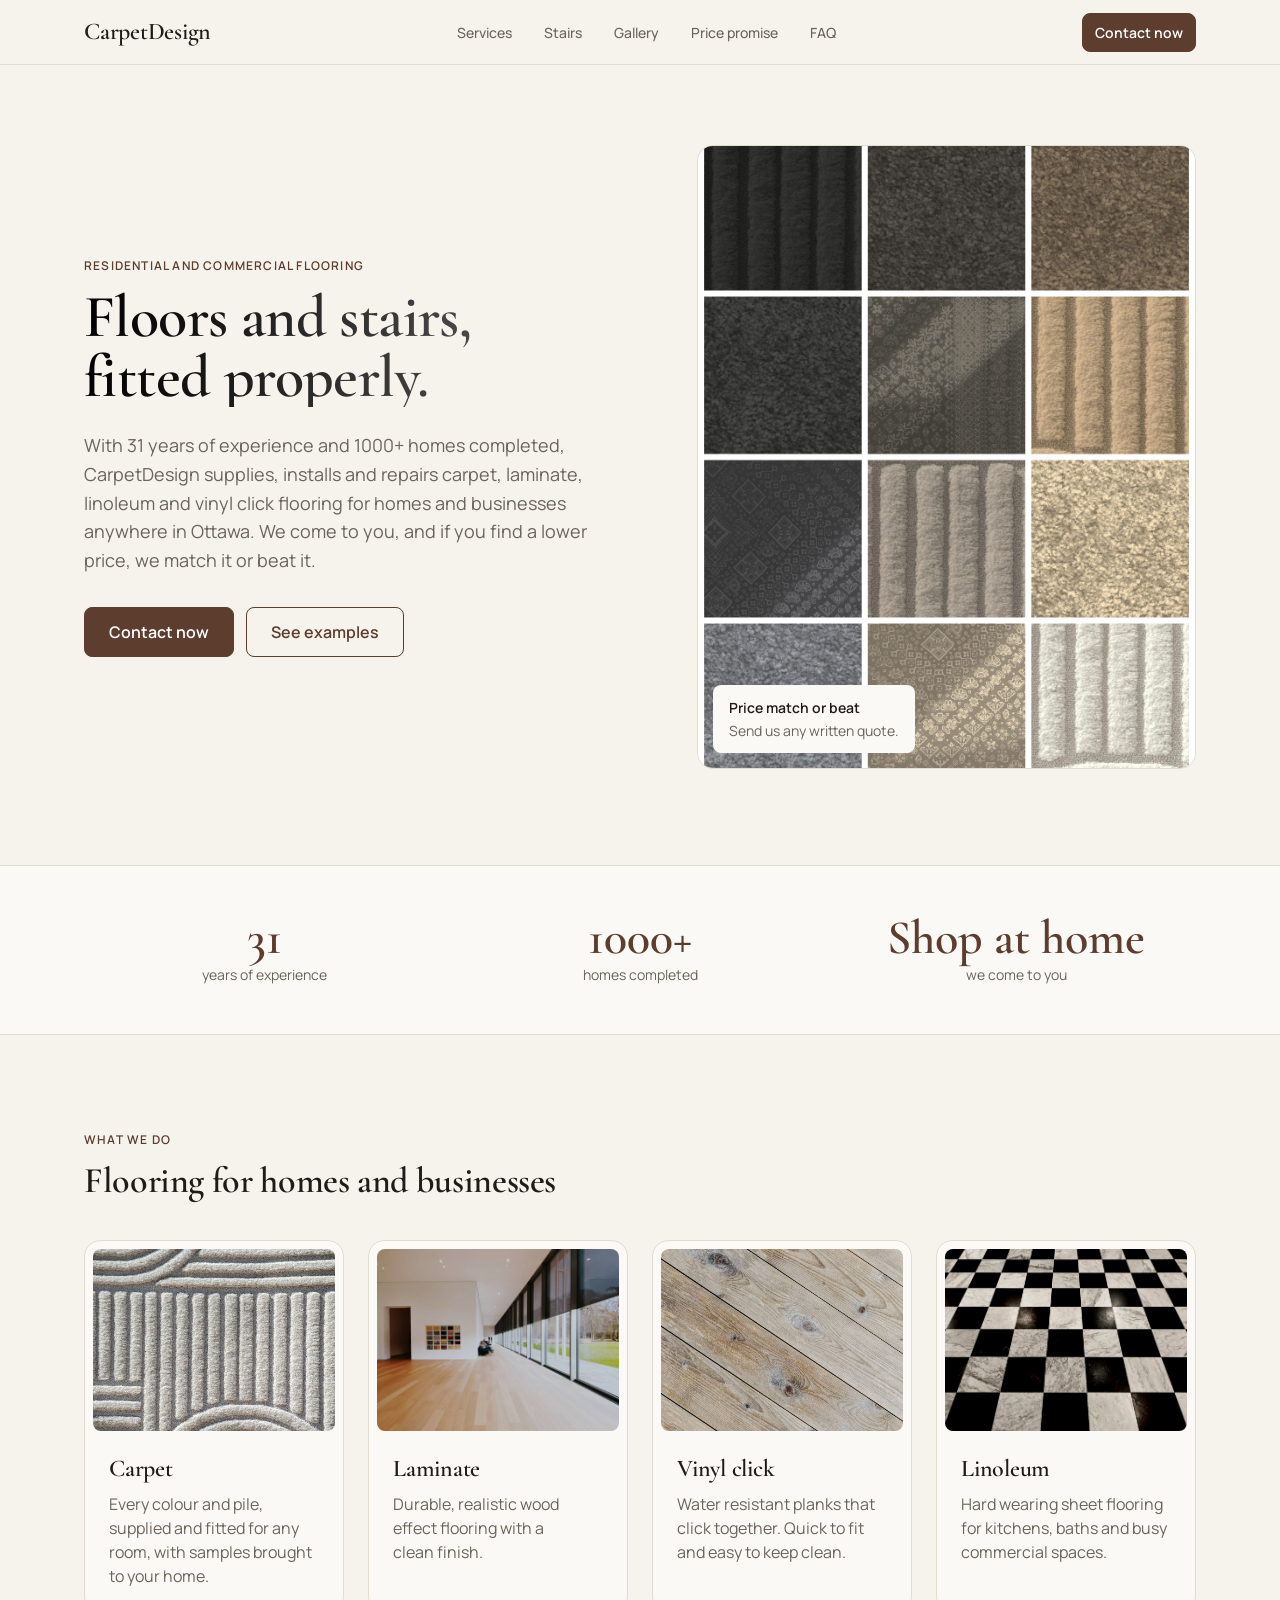
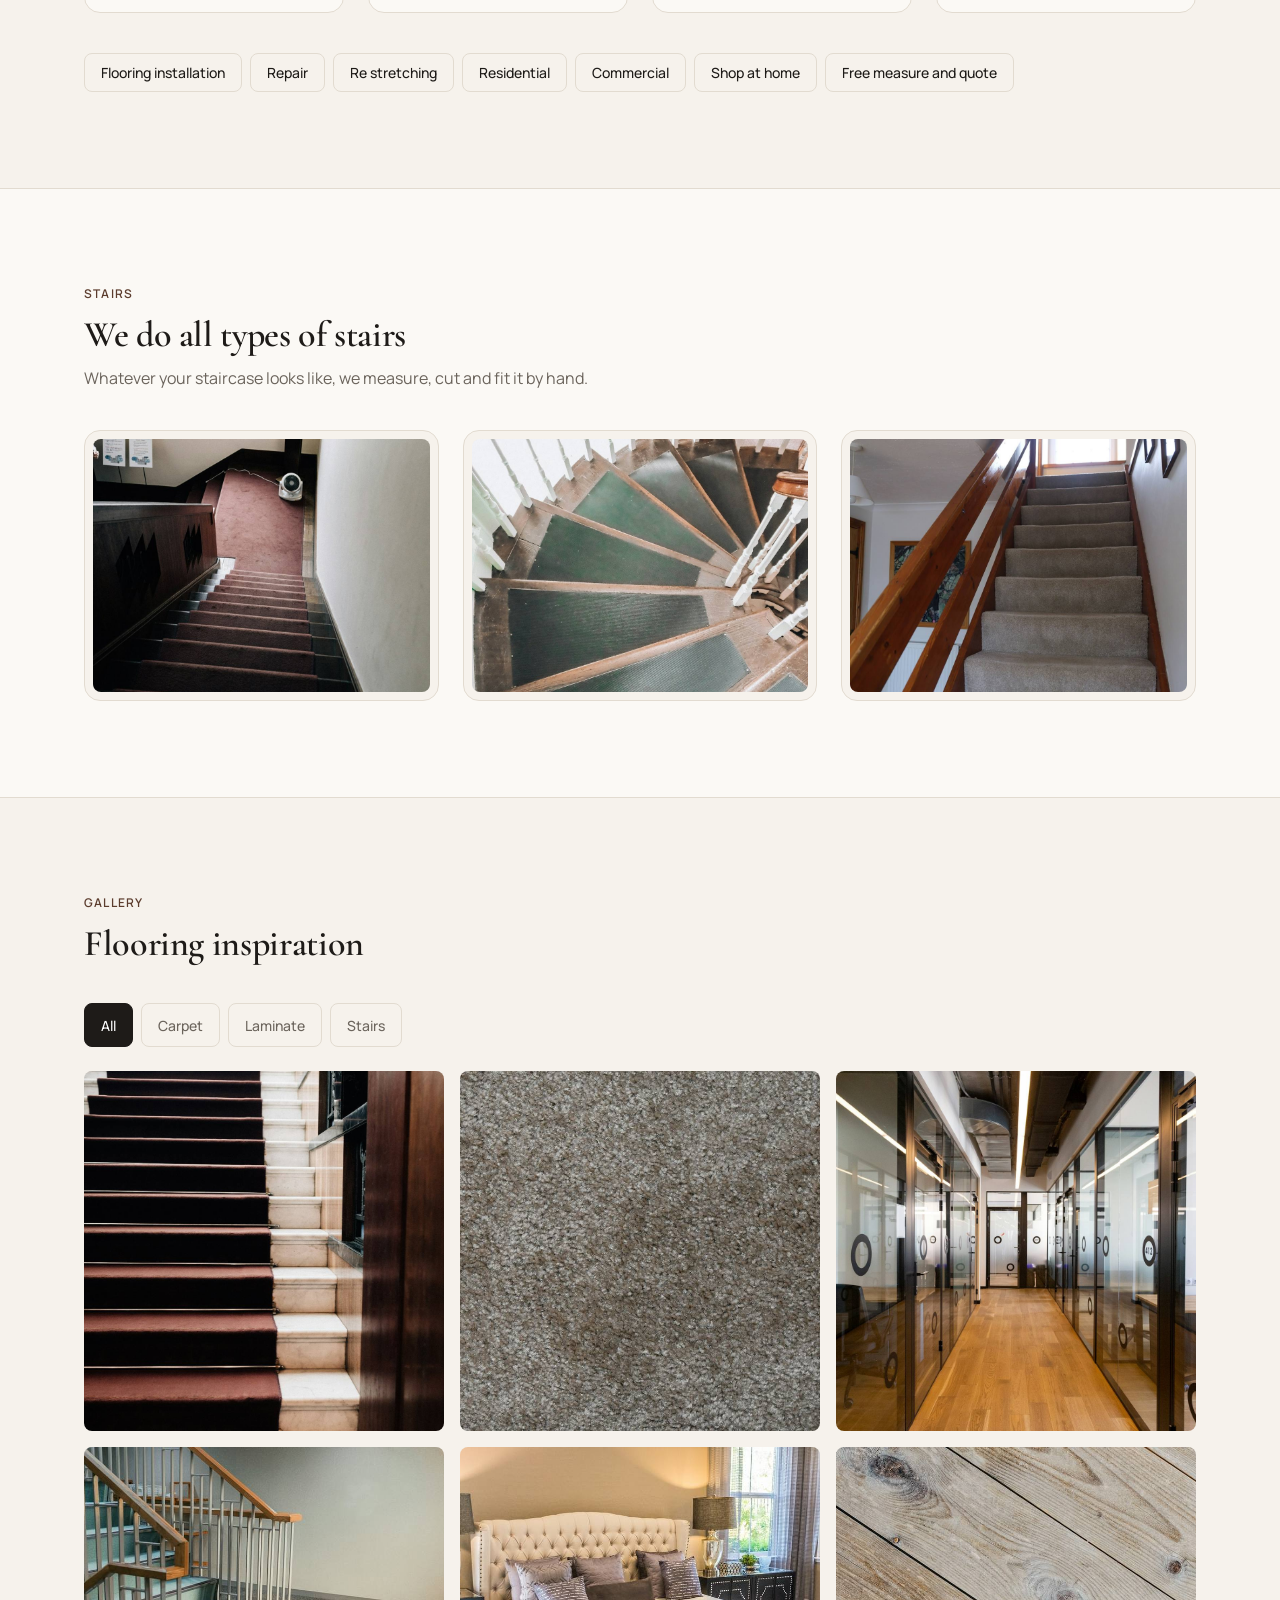
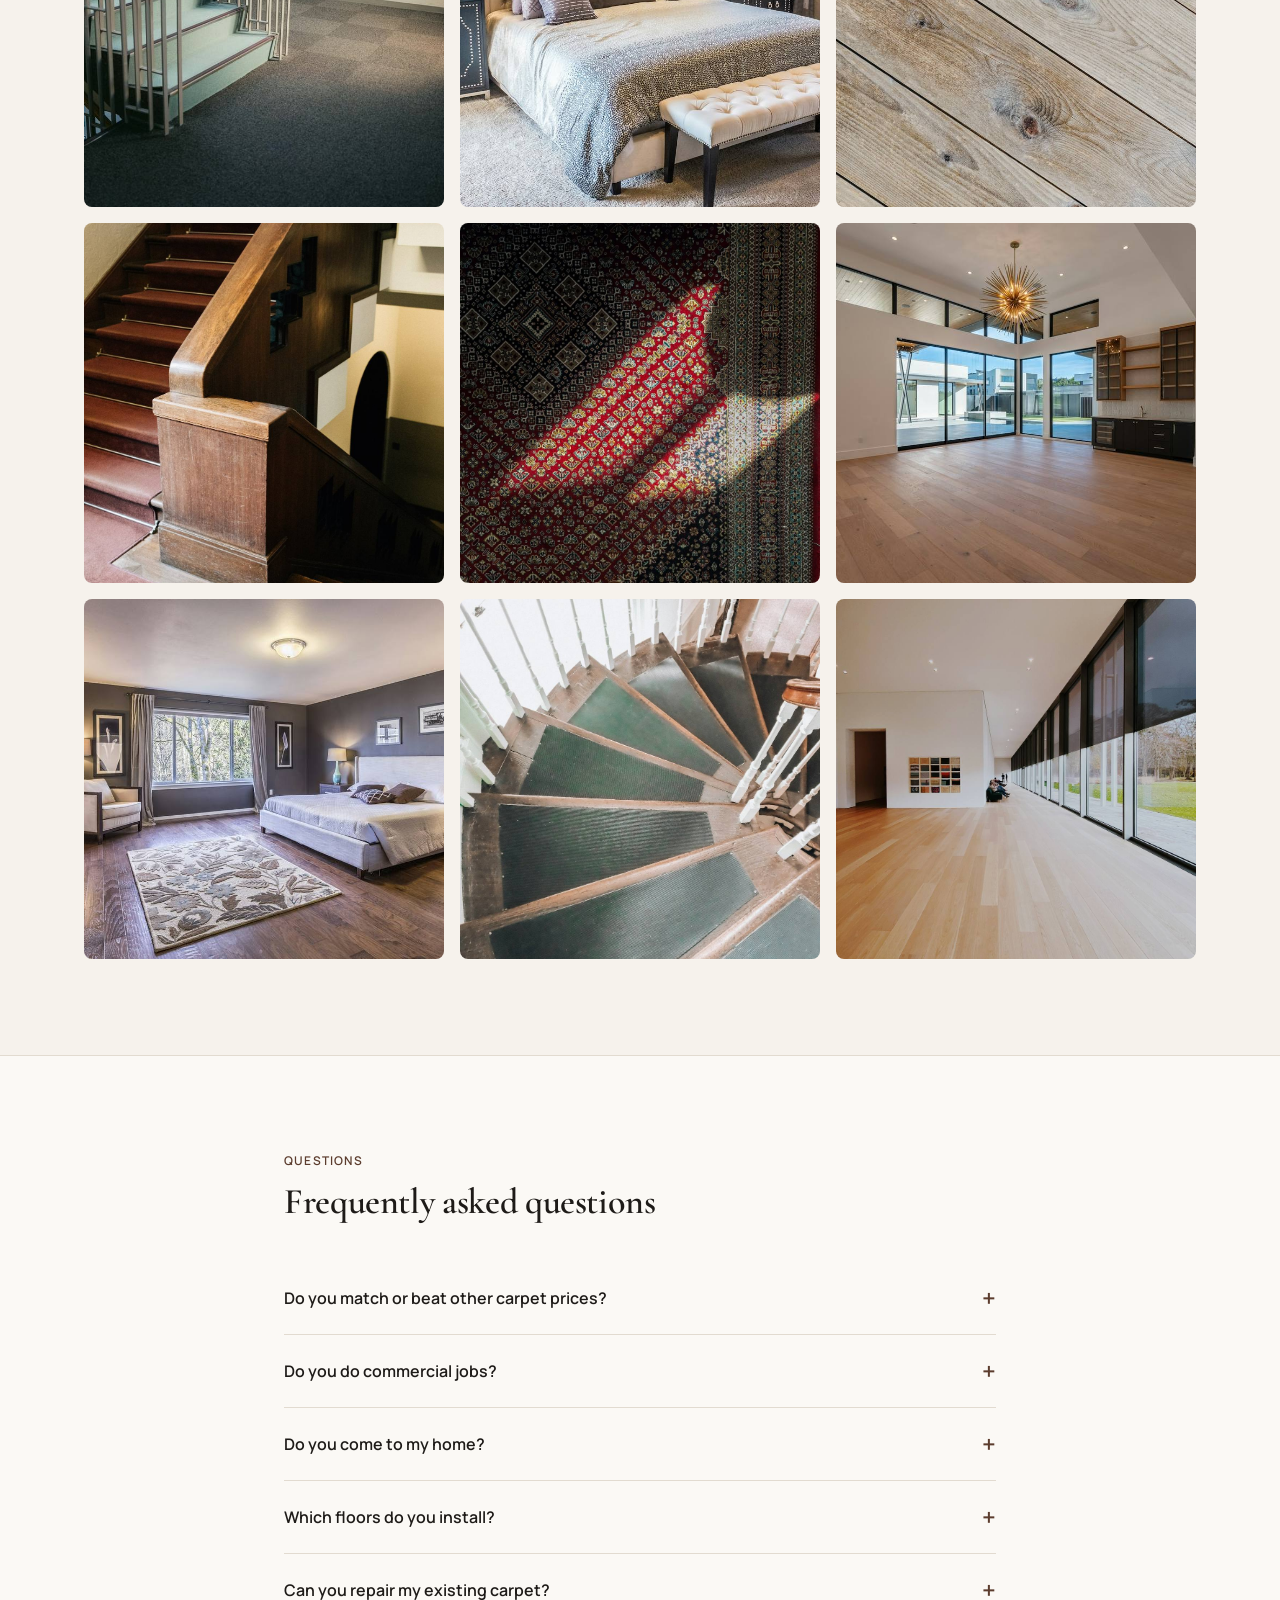
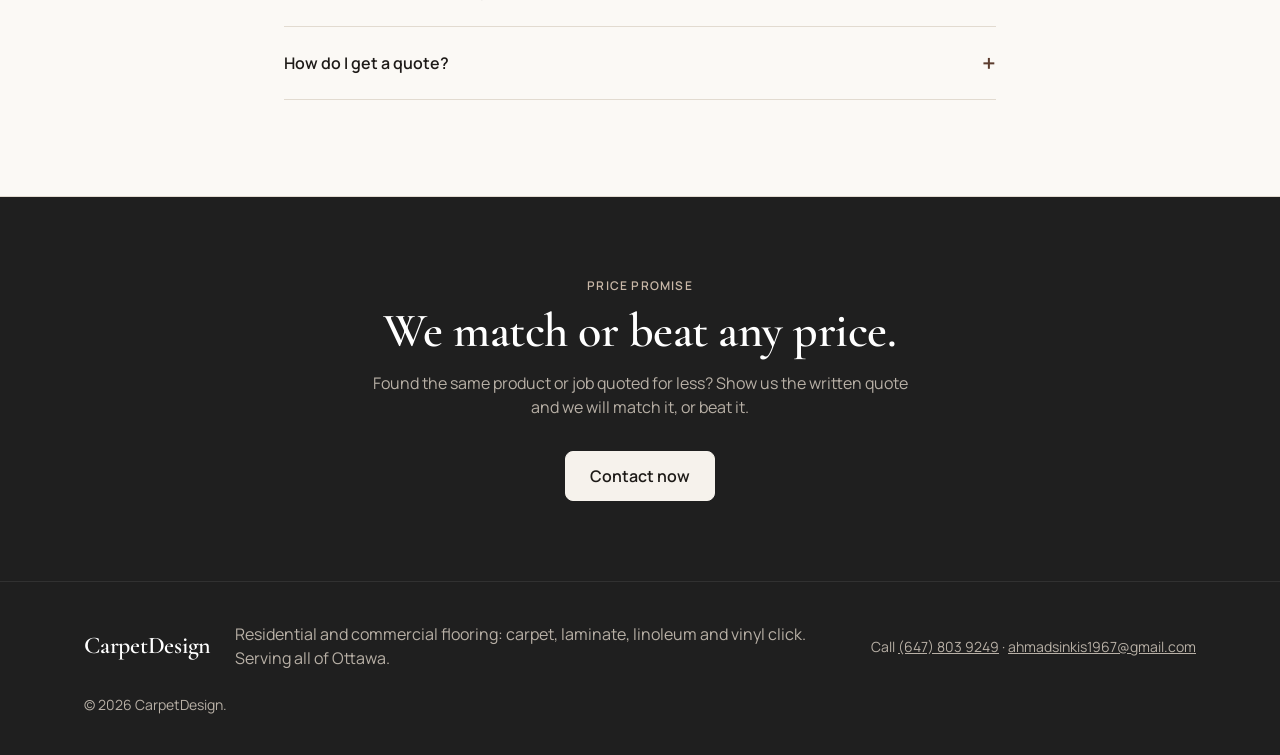
==== commit de7c575d: "Mobile polish: tap targets, tablet grid, Safari form styling, footer links Co-Authored-By: Claude So" ====
--- a/index.html
+++ b/index.html
@@ -63,7 +63,7 @@
   <link
     href="https://fonts.googleapis.com/css2?family=Cormorant+Garamond:wght@500;600&family=Manrope:wght@400;500;600&display=swap"
     rel="stylesheet">
-  <link rel="stylesheet" href="style.css">
+  <link rel="stylesheet" href="style.css?v=7">
 </head>
 
 <body>
@@ -307,7 +307,7 @@
 
   <dialog id="contact" aria-labelledby="contact-title">
     <form method="dialog" class="close-row"><button class="x" aria-label="Close">&times;</button></form>
-    <h2 id="contact-title">Get in touch</h2>
+    <h2 id="contact-title" tabindex="-1" autofocus>Get in touch</h2>
     <p class="sub">Call us, or send a message and we will get back to you.</p>
     <a class="phone" data-phone-link><span data-phone></span></a>
     <p class="small hours" data-hours></p>
@@ -337,7 +337,7 @@
     <img alt="">
   </dialog>
 
-  <script src="script.js"></script>
+  <script src="script.js?v=2"></script>
 </body>
 
 </html>
--- a/style.css
+++ b/style.css
@@ -172,3 +172,19 @@
 @media (min-width: 768px) { .cards.four { grid-template-columns: repeat(4, 1fr); } }
 @media (min-width: 640px) and (max-width: 767px) { .cards.four { grid-template-columns: repeat(2, 1fr); } }
 .hero-media img { border: 1px solid var(--line); }
+
+@media (max-width: 767px) {
+  .cards.four .card img, #stairs .card img { aspect-ratio: 16/10; }
+  .stats ul { padding: 28px 16px; gap: 8px; }
+  .stats strong { font-size: 19px; }
+  .stats span { font-size: 13px; display: block; }
+}
+
+.site-footer .small a { display: inline-block; padding: 10px 0; }
+@media (min-width: 768px) and (max-width: 1023px) { .cards.four { grid-template-columns: repeat(2, 1fr); } }
+@media (min-width: 1024px) { .cards.four { grid-template-columns: repeat(4, 1fr); } }
+.callbar .btn { padding: 12px 8px; white-space: nowrap; }
+.chip { min-height: 44px; }
+.logo { display: inline-flex; align-items: center; min-height: 44px; }
+.form select { -webkit-appearance: none; appearance: none; background: #fff url("data:image/svg+xml,%3Csvg xmlns='http://www.w3.org/2000/svg' width='12' height='8' fill='none' stroke='%235C3D2E' stroke-width='2'%3E%3Cpath d='M1 1l5 5 5-5'/%3E%3C/svg%3E") no-repeat right 12px center; padding-right: 36px; }
+#contact-title:focus { outline: none; }
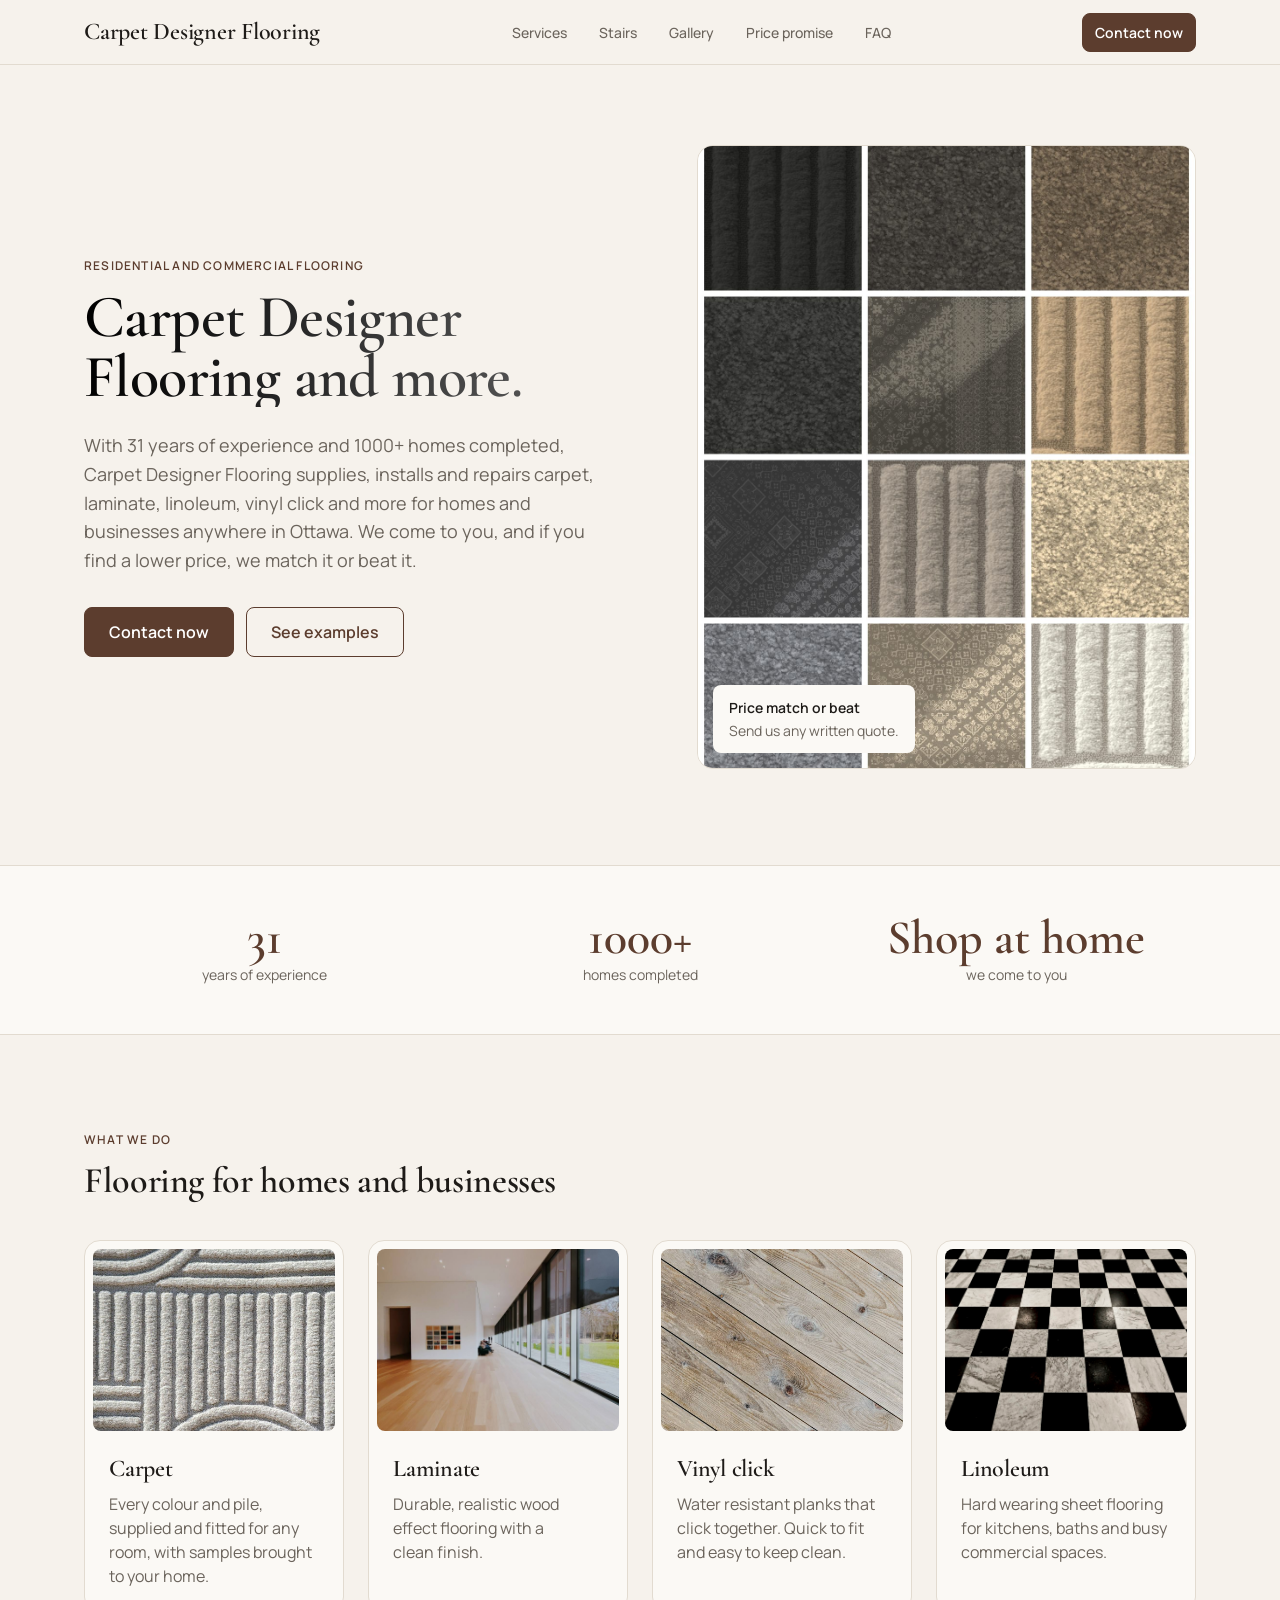
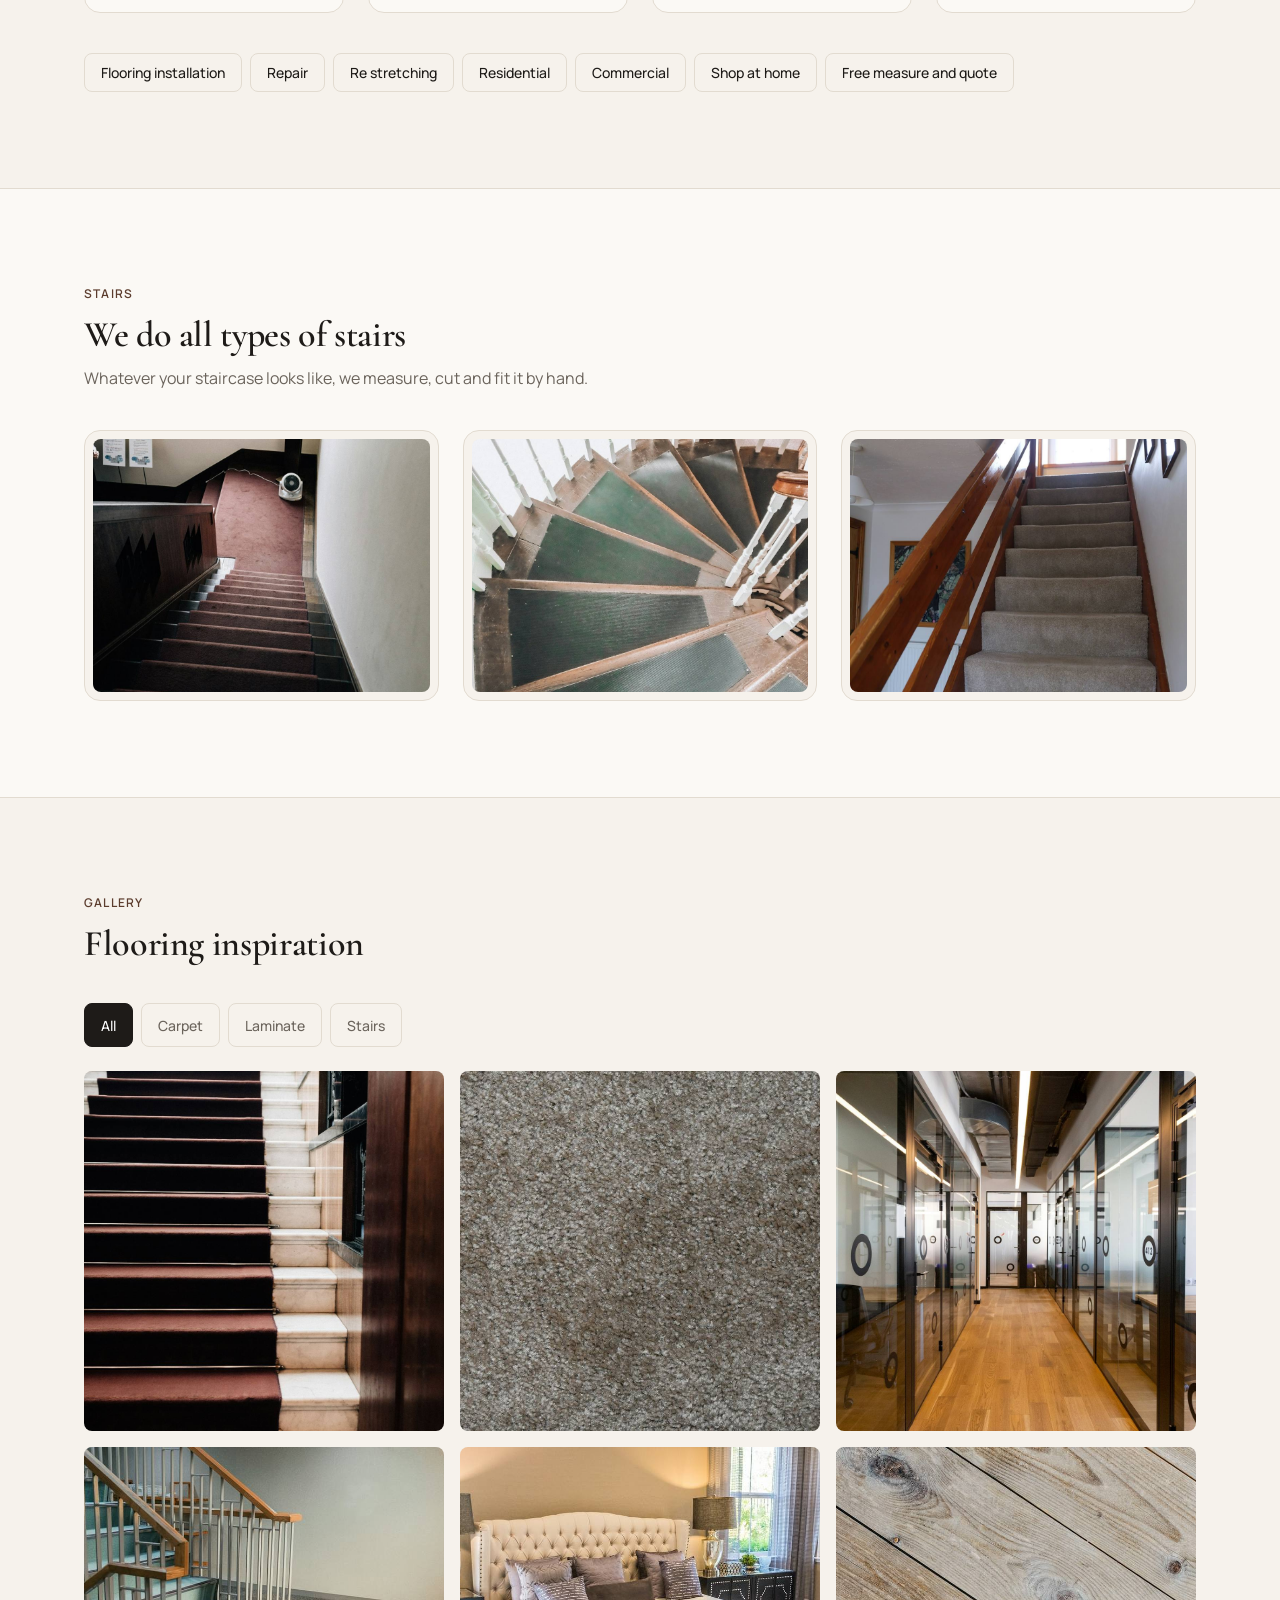
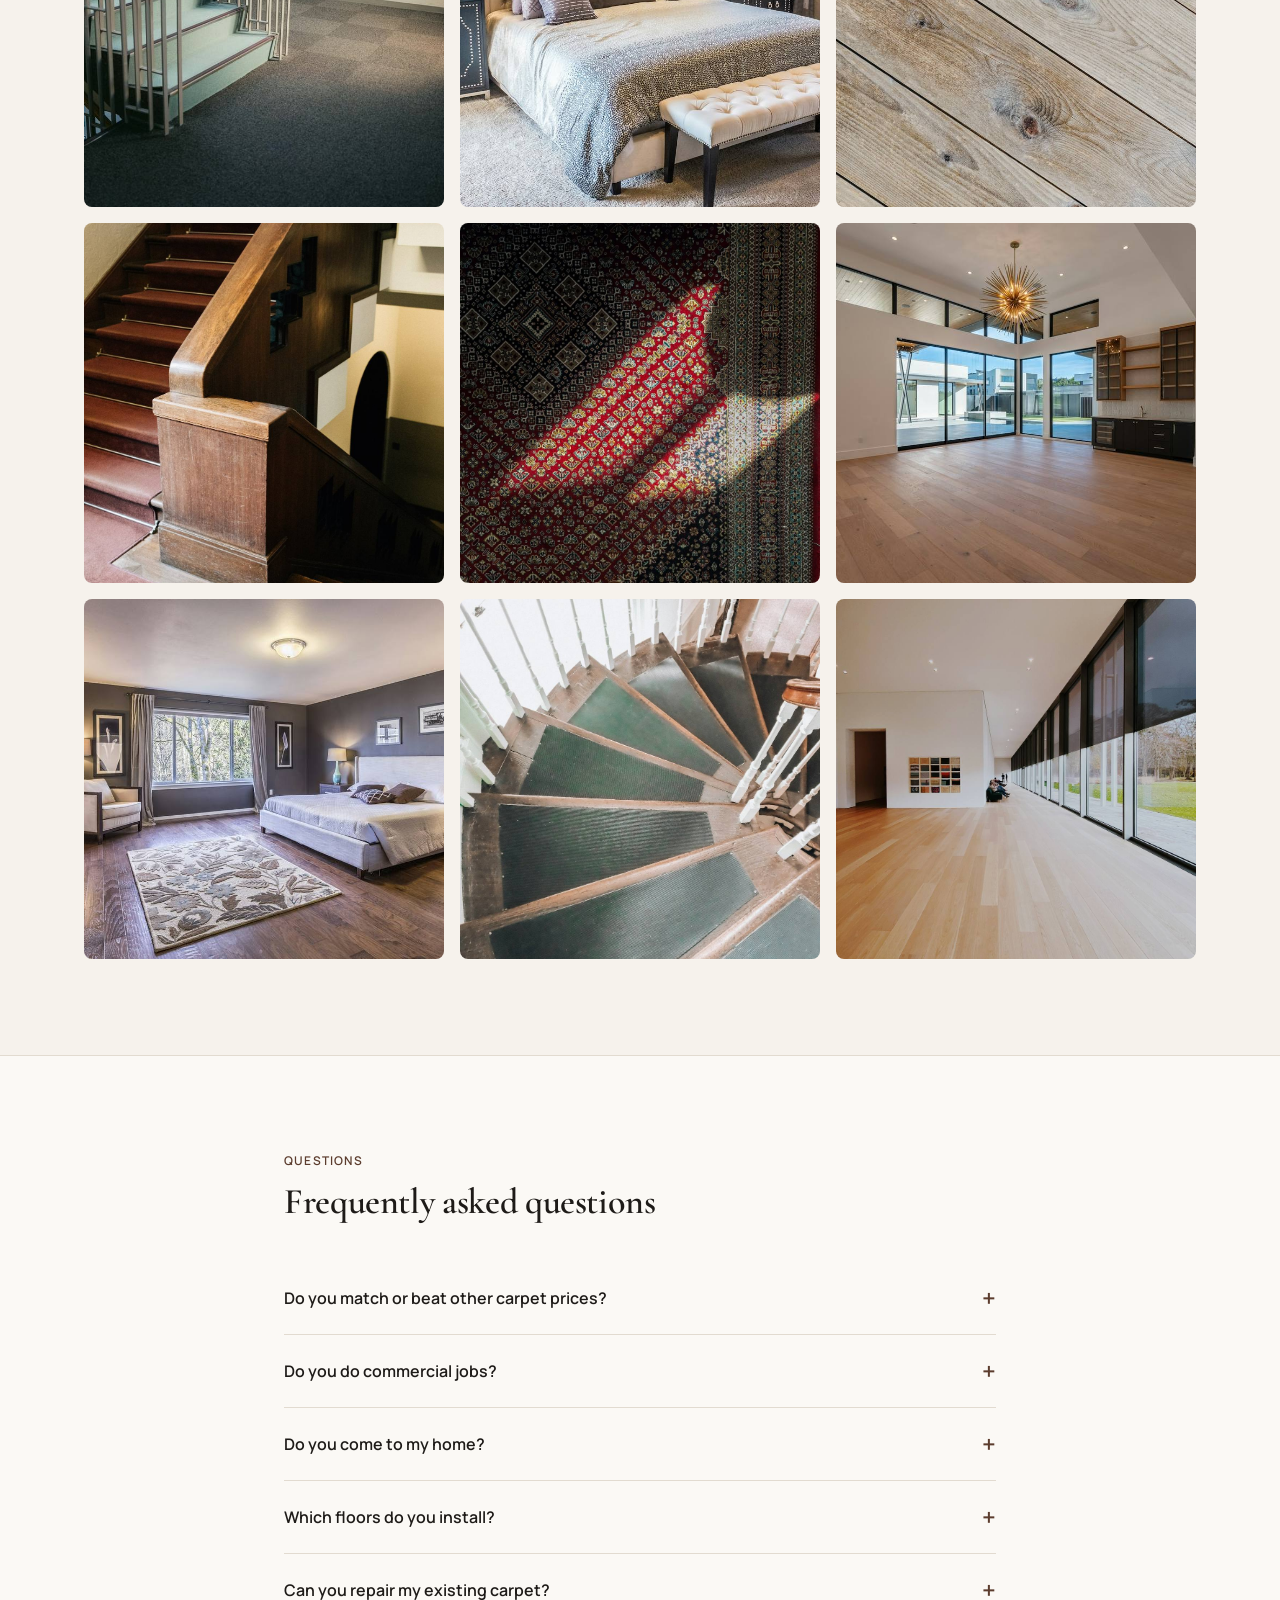
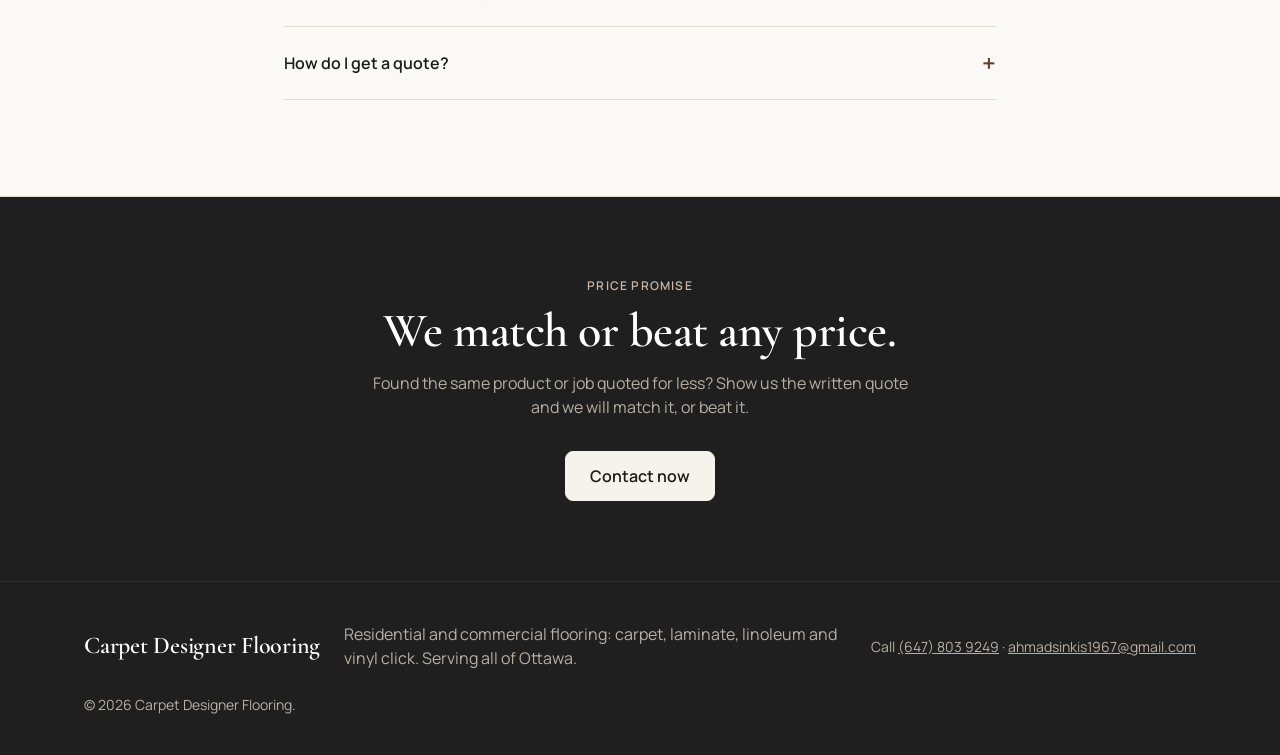
==== commit 2d95a358: "Rename business to Carpet Designer Flooring, update hero copy Co-Authored-By: Claude Sonnet 5.5 <nor" ====
--- a/index.html
+++ b/index.html
@@ -4,15 +4,15 @@
 <head>
   <meta charset="utf-8">
   <meta name="viewport" content="width=device-width, initial-scale=1">
-  <title>CarpetDesign | Flooring Installation and Repair in Ottawa</title>
+  <title>Carpet Designer Flooring | Flooring Installation and Repair in Ottawa</title>
   <meta name="description"
-    content="CarpetDesign supplies, installs and repairs carpet, laminate, linoleum and vinyl click flooring for homes and businesses across Ottawa. All types of stairs. We come to you and match or beat any price.">
+    content="Carpet Designer Flooring supplies, installs and repairs carpet, laminate, linoleum and vinyl click flooring for homes and businesses across Ottawa. All types of stairs. We come to you and match or beat any price.">
   <meta name="theme-color" content="#F6F2EC">
   <!-- SEO: replace carpetdesign.example with the real domain everywhere (here, sitemap.xml, robots.txt) -->
   <link rel="canonical" href="https://www.carpetdesign.example/">
   <meta property="og:type" content="website">
-  <meta property="og:site_name" content="CarpetDesign">
-  <meta property="og:title" content="CarpetDesign | Carpet, Tiles and Laminate">
+  <meta property="og:site_name" content="Carpet Designer Flooring">
+  <meta property="og:title" content="Carpet Designer Flooring | Carpet, Tiles and Laminate">
   <meta property="og:description"
     content="Residential and commercial flooring: carpet, laminate, linoleum and vinyl click. All types of stairs. We come to you and match or beat any price.">
   <meta property="og:url" content="https://www.carpetdesign.example/">
@@ -25,7 +25,7 @@
     {
       "@type": "HomeAndConstructionBusiness",
       "@id": "https://www.carpetdesign.example/#business",
-      "name": "CarpetDesign",
+      "name": "Carpet Designer Flooring",
       "url": "https://www.carpetdesign.example/",
       "image": "https://www.carpetdesign.example/images/carpet-beige.jpg",
       "description": "31 years of experience and 1000+ homes completed. Residential and commercial flooring installation and repair: carpet, laminate, linoleum and vinyl click, plus all types of stairs. We come to you.",
@@ -70,7 +70,7 @@
 
   <header class="site-header">
     <div class="wrap bar">
-      <a href="#top" class="logo" aria-label="CarpetDesign home">CarpetDesign</a>
+      <a href="#top" class="logo" aria-label="Carpet Designer Flooring home">Carpet Designer Flooring</a>
       <nav id="nav" aria-label="Main">
         <a href="#services">Services</a>
         <a href="#stairs">Stairs</a>
@@ -92,9 +92,9 @@
       <div class="wrap hero-grid">
         <div class="hero-copy">
           <p class="eyebrow">Residential and commercial flooring</p>
-          <h1>Floors and stairs, fitted properly.</h1>
-          <p class="lead">With 31 years of experience and 1000+ homes completed, CarpetDesign supplies,
-            installs and repairs carpet, laminate, linoleum and vinyl click flooring for homes and businesses anywhere in Ottawa. We come to
+          <h1>Carpet Designer Flooring and more.</h1>
+          <p class="lead">With 31 years of experience and 1000+ homes completed, Carpet Designer Flooring supplies,
+            installs and repairs carpet, laminate, linoleum, vinyl click and more for homes and businesses anywhere in Ottawa. We come to
             you, and if you find a lower price, we match it or beat it.
           </p>
           <div class="actions">
@@ -109,7 +109,7 @@
       </div>
     </section>
 
-    <section class="stats" aria-label="CarpetDesign at a glance">
+    <section class="stats" aria-label="Carpet Designer Flooring at a glance">
       <ul class="wrap">
         <li><strong>31</strong><span>years of experience</span></li>
         <li><strong>1000+</strong><span>homes completed</span></li>
@@ -293,10 +293,10 @@
 
   <footer class="site-footer">
     <div class="wrap foot">
-      <span class="logo">CarpetDesign</span>
+      <span class="logo">Carpet Designer Flooring</span>
       <p>Residential and commercial flooring: carpet, laminate, linoleum and vinyl click. Serving all of Ottawa.</p>
       <p class="small">Call <a data-phone></a> · <a data-email></a></p>
-      <p class="small">&copy; <span id="year"></span> CarpetDesign.</p>
+      <p class="small">&copy; <span id="year"></span> Carpet Designer Flooring.</p>
     </div>
   </footer>
 
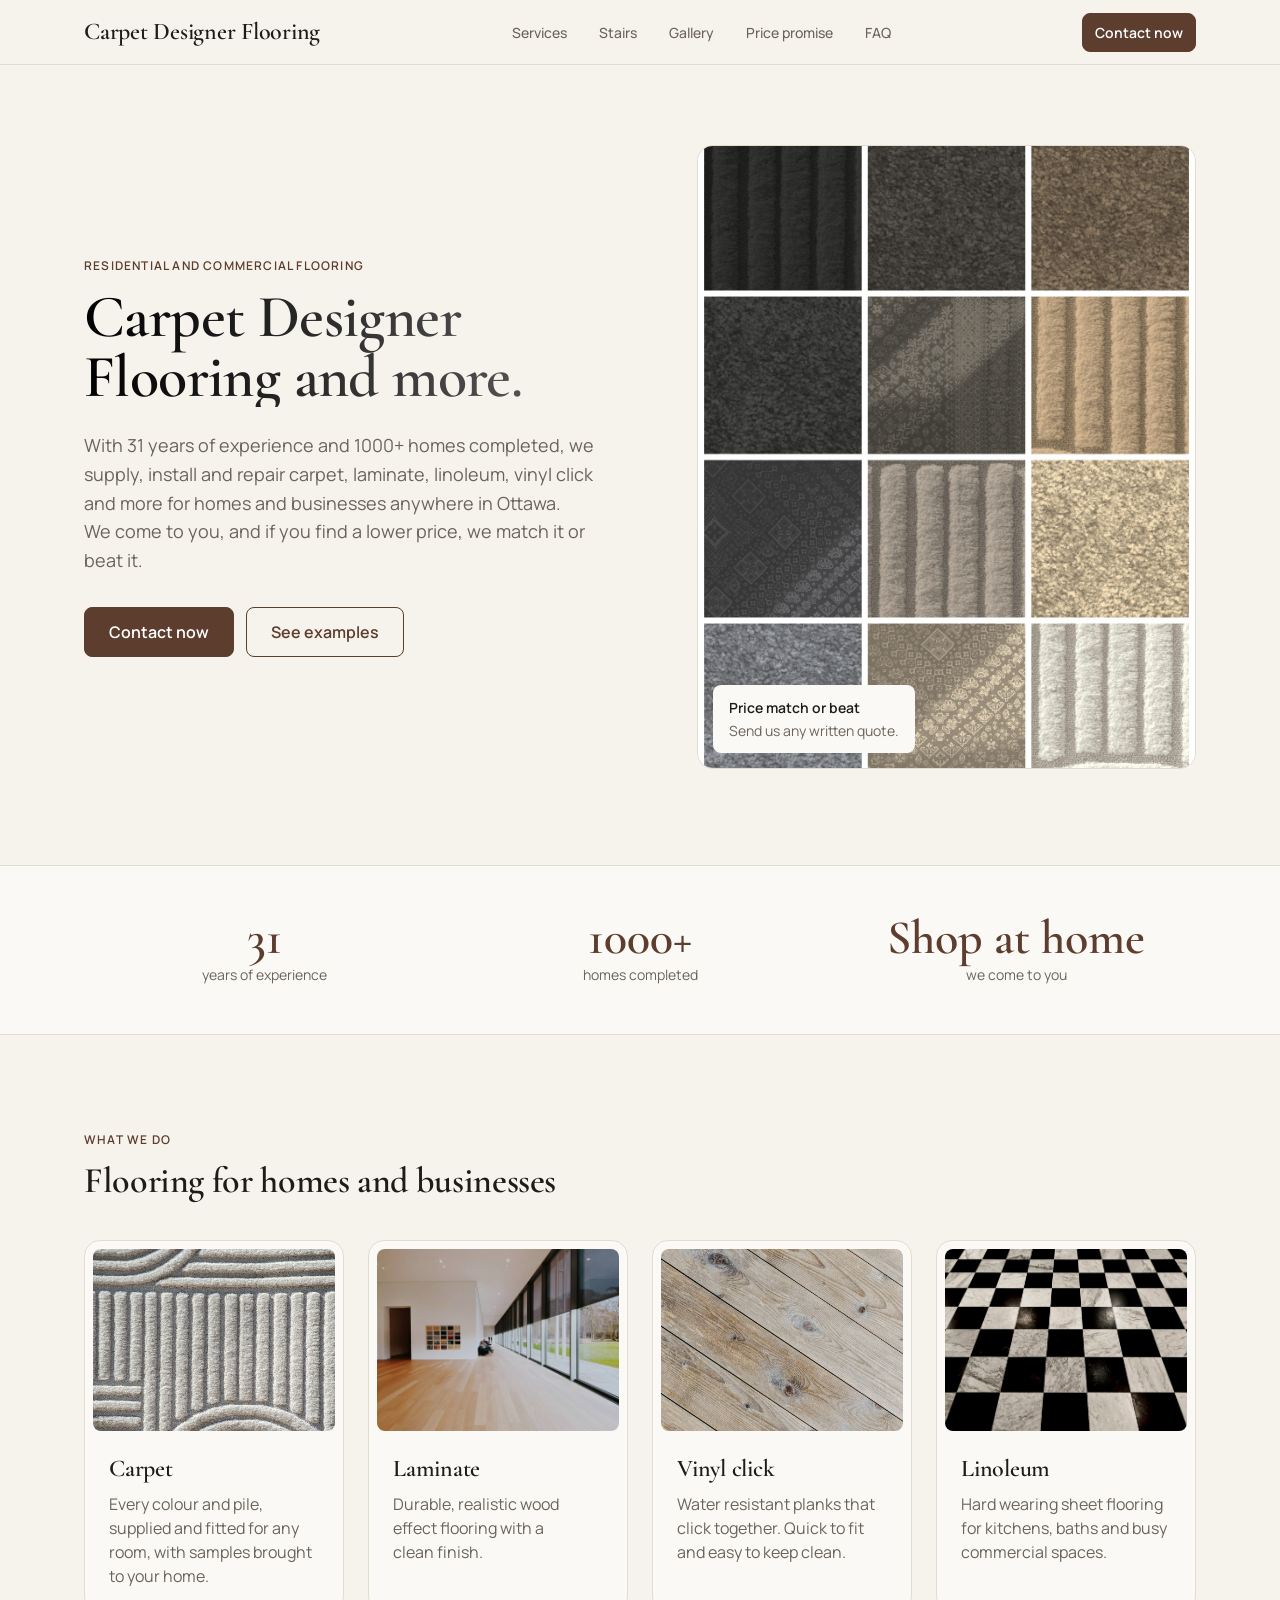
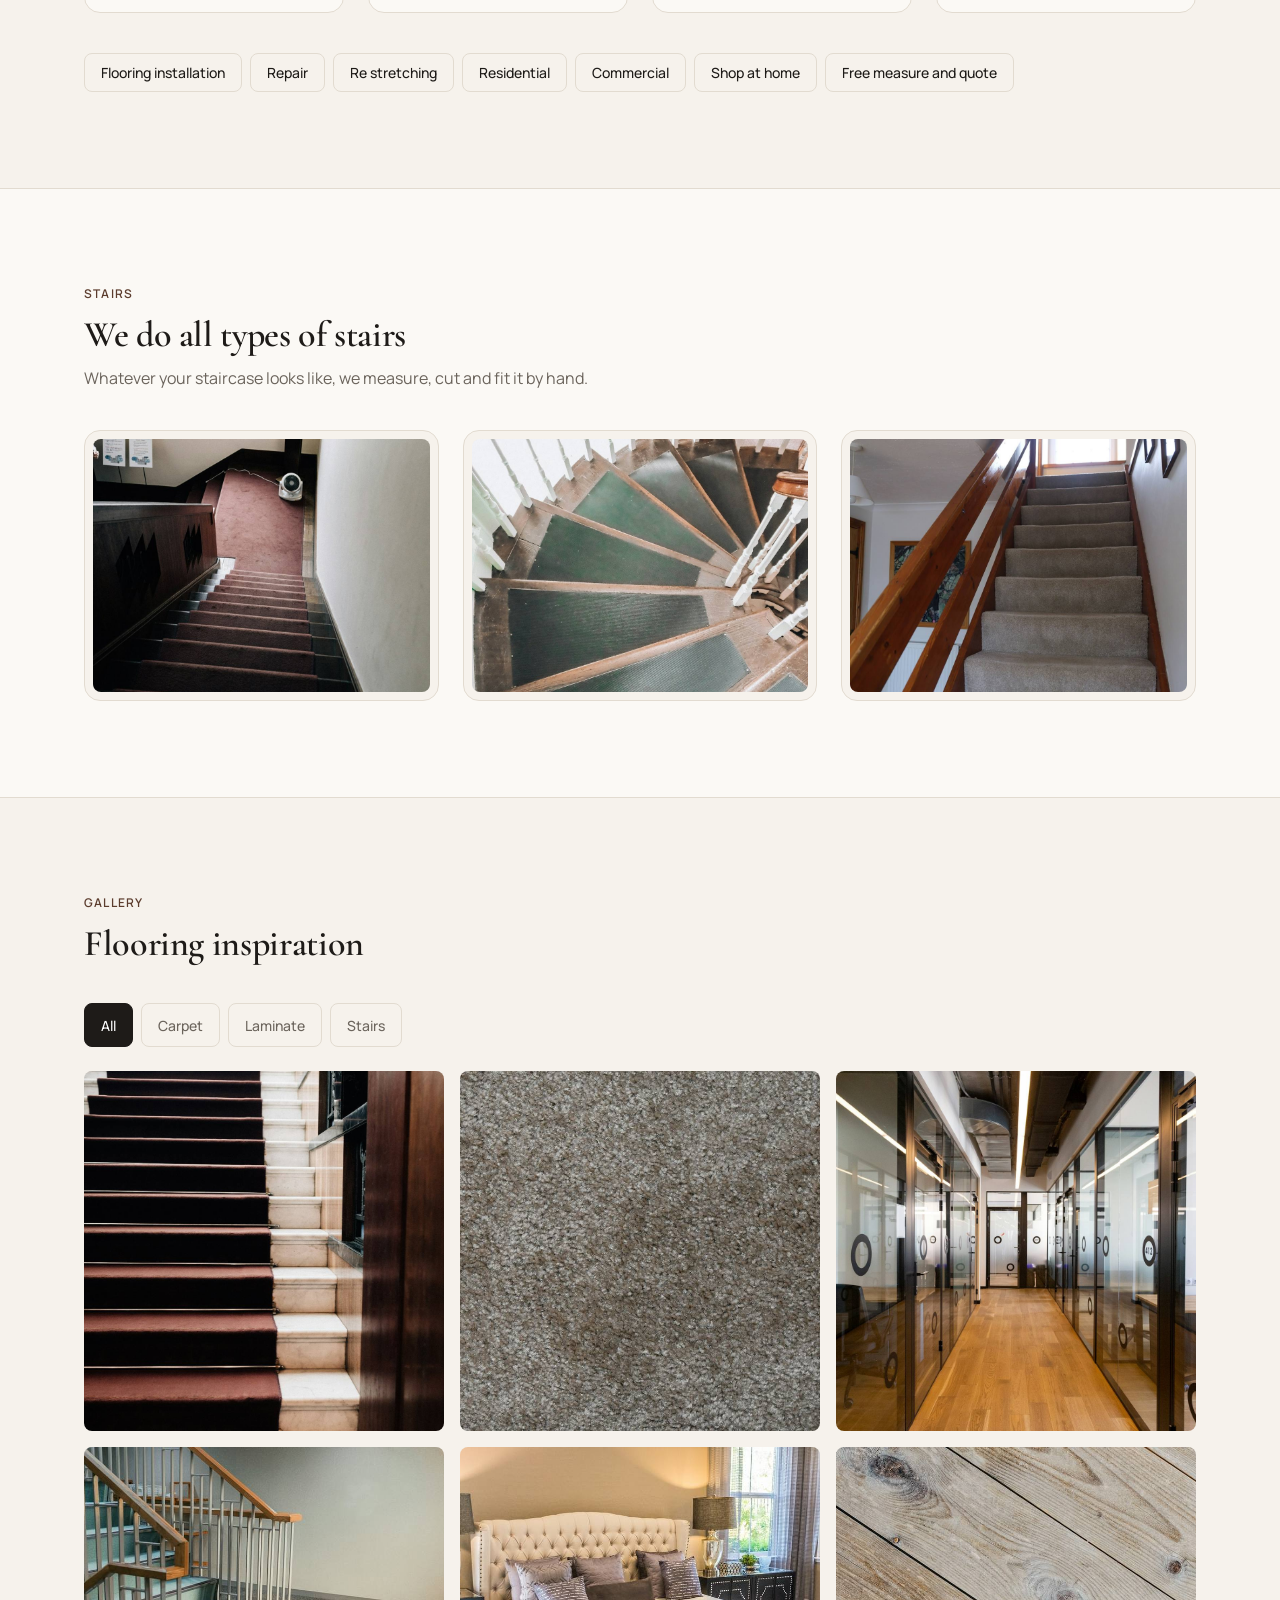
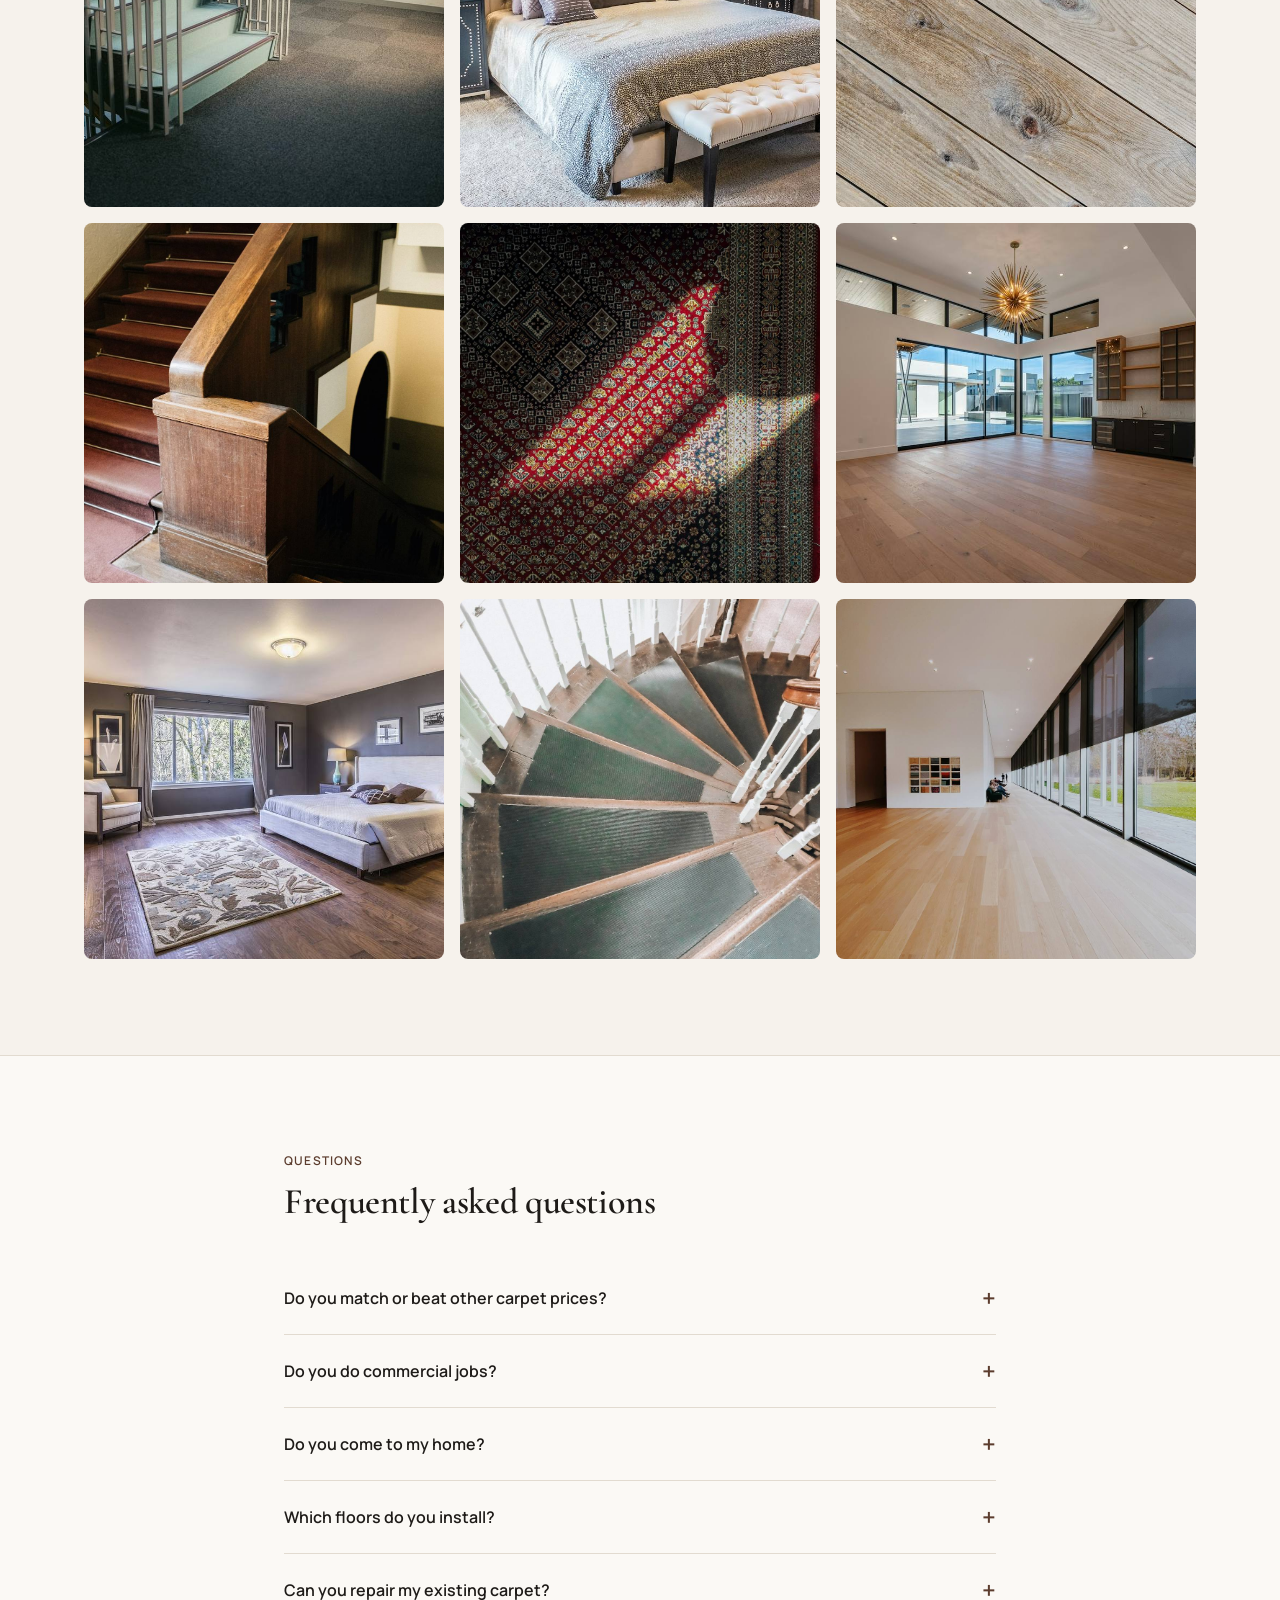
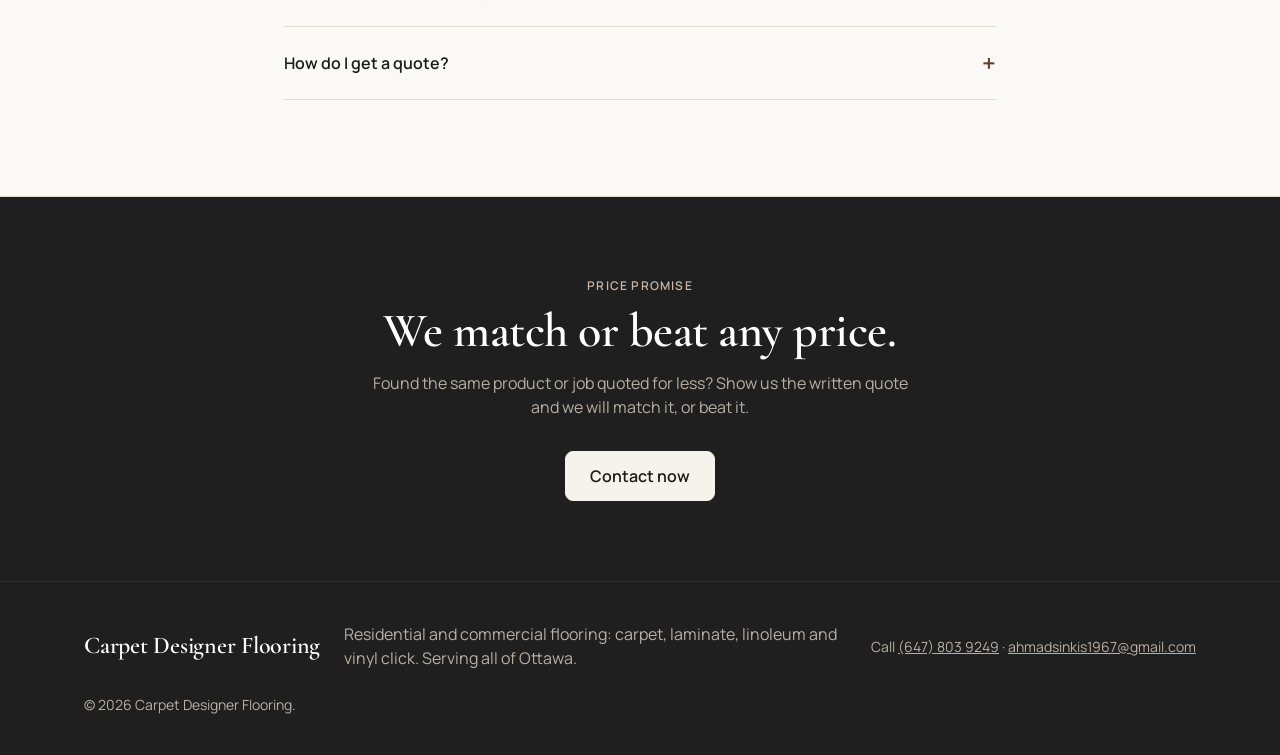
==== commit 9d0cf8f2: "Polish copy, fix og:title, add vinyl and linoleum to structured data Co-Authored-By: Claude Sonnet 5" ====
--- a/index.html
+++ b/index.html
@@ -12,7 +12,7 @@
   <link rel="canonical" href="https://www.carpetdesign.example/">
   <meta property="og:type" content="website">
   <meta property="og:site_name" content="Carpet Designer Flooring">
-  <meta property="og:title" content="Carpet Designer Flooring | Carpet, Tiles and Laminate">
+  <meta property="og:title" content="Carpet Designer Flooring | Carpet, Laminate, Vinyl and More">
   <meta property="og:description"
     content="Residential and commercial flooring: carpet, laminate, linoleum and vinyl click. All types of stairs. We come to you and match or beat any price.">
   <meta property="og:url" content="https://www.carpetdesign.example/">
@@ -38,6 +38,8 @@
         { "@type": "Offer", "itemOffered": { "@type": "Service", "name": "Carpet supply and installation" } },
         { "@type": "Offer", "itemOffered": { "@type": "Service", "name": "Carpet tile installation" } },
         { "@type": "Offer", "itemOffered": { "@type": "Service", "name": "Laminate flooring installation" } },
+        { "@type": "Offer", "itemOffered": { "@type": "Service", "name": "Vinyl click flooring installation" } },
+        { "@type": "Offer", "itemOffered": { "@type": "Service", "name": "Linoleum flooring installation" } },
         { "@type": "Offer", "itemOffered": { "@type": "Service", "name": "Stair carpet fitting for all types of stairs" } },
         { "@type": "Offer", "itemOffered": { "@type": "Service", "name": "Carpet repair and re stretching" } }
       ]
@@ -93,8 +95,8 @@
         <div class="hero-copy">
           <p class="eyebrow">Residential and commercial flooring</p>
           <h1>Carpet Designer Flooring and more.</h1>
-          <p class="lead">With 31 years of experience and 1000+ homes completed, Carpet Designer Flooring supplies,
-            installs and repairs carpet, laminate, linoleum, vinyl click and more for homes and businesses anywhere in Ottawa. We come to
+          <p class="lead">With 31 years of experience and 1000+ homes completed, we supply,
+            install and repair carpet, laminate, linoleum, vinyl click and more for homes and businesses anywhere in Ottawa. We come to
             you, and if you find a lower price, we match it or beat it.
           </p>
           <div class="actions">
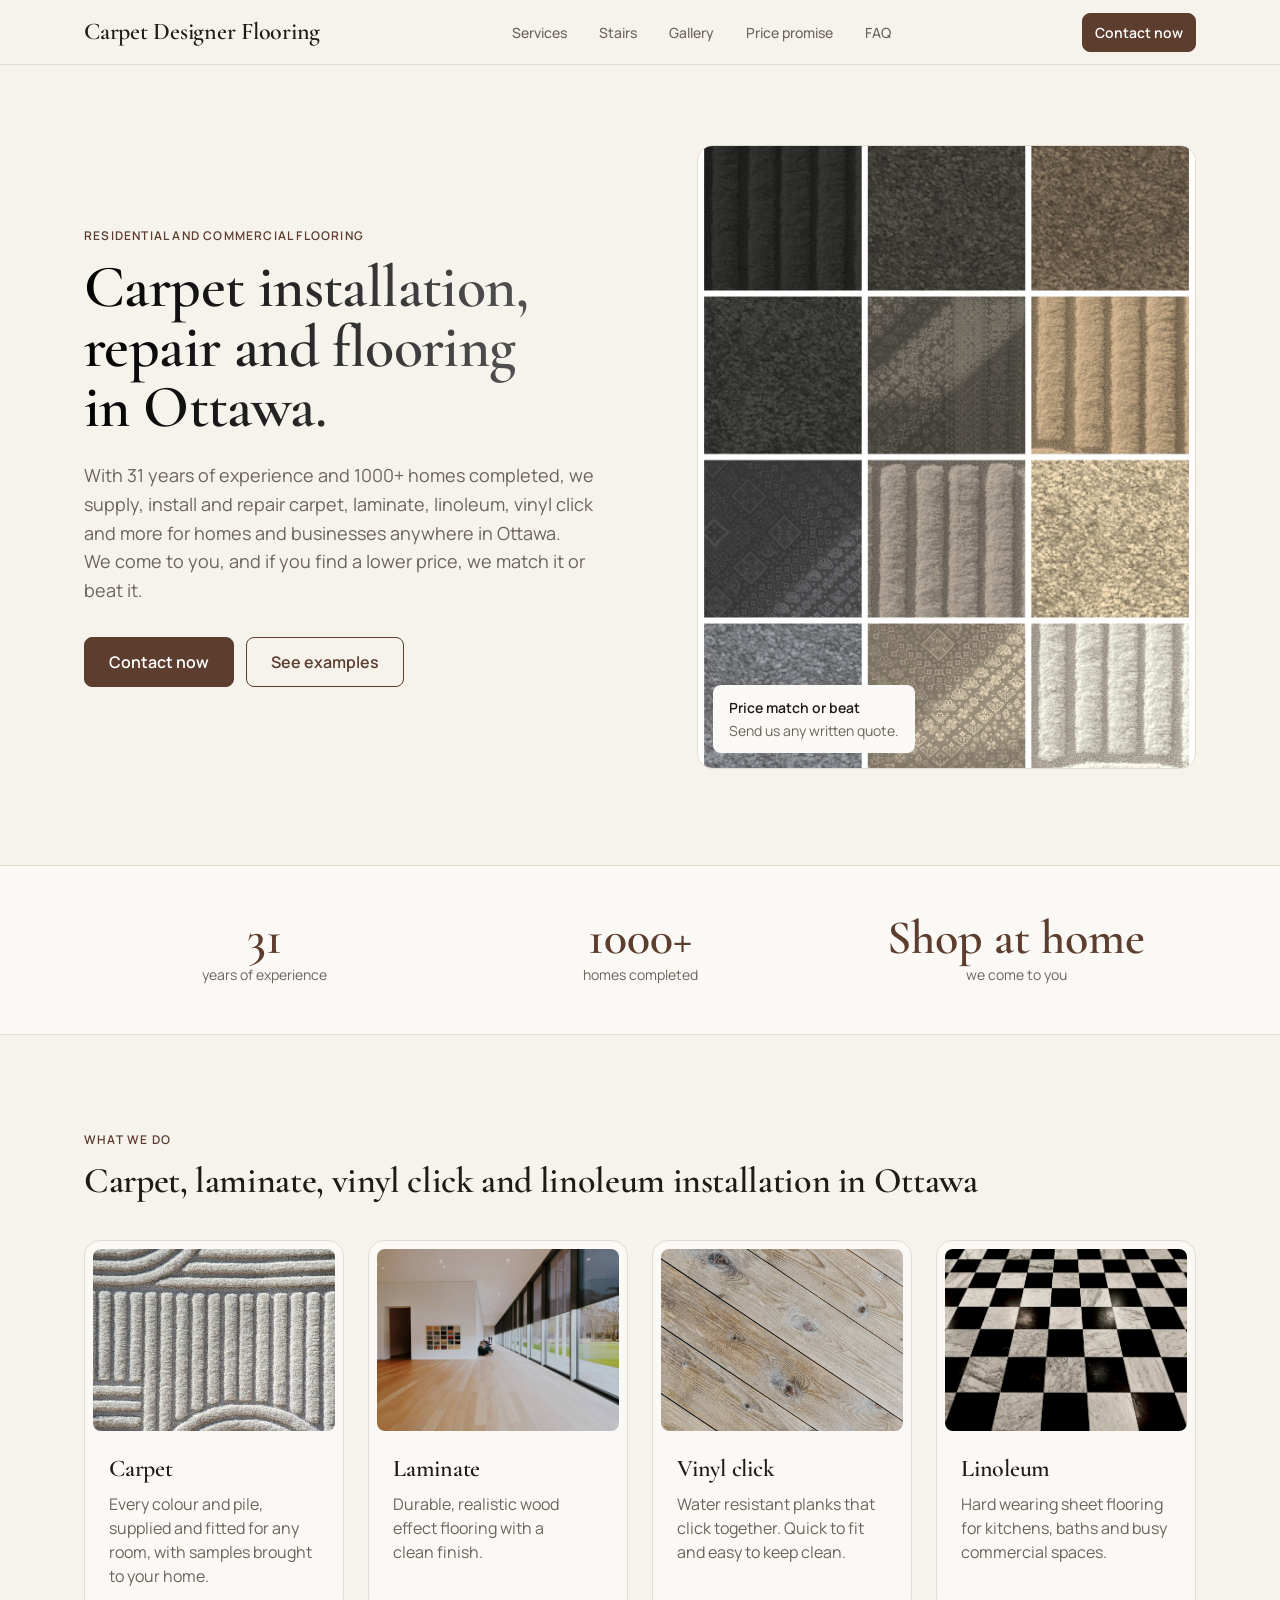
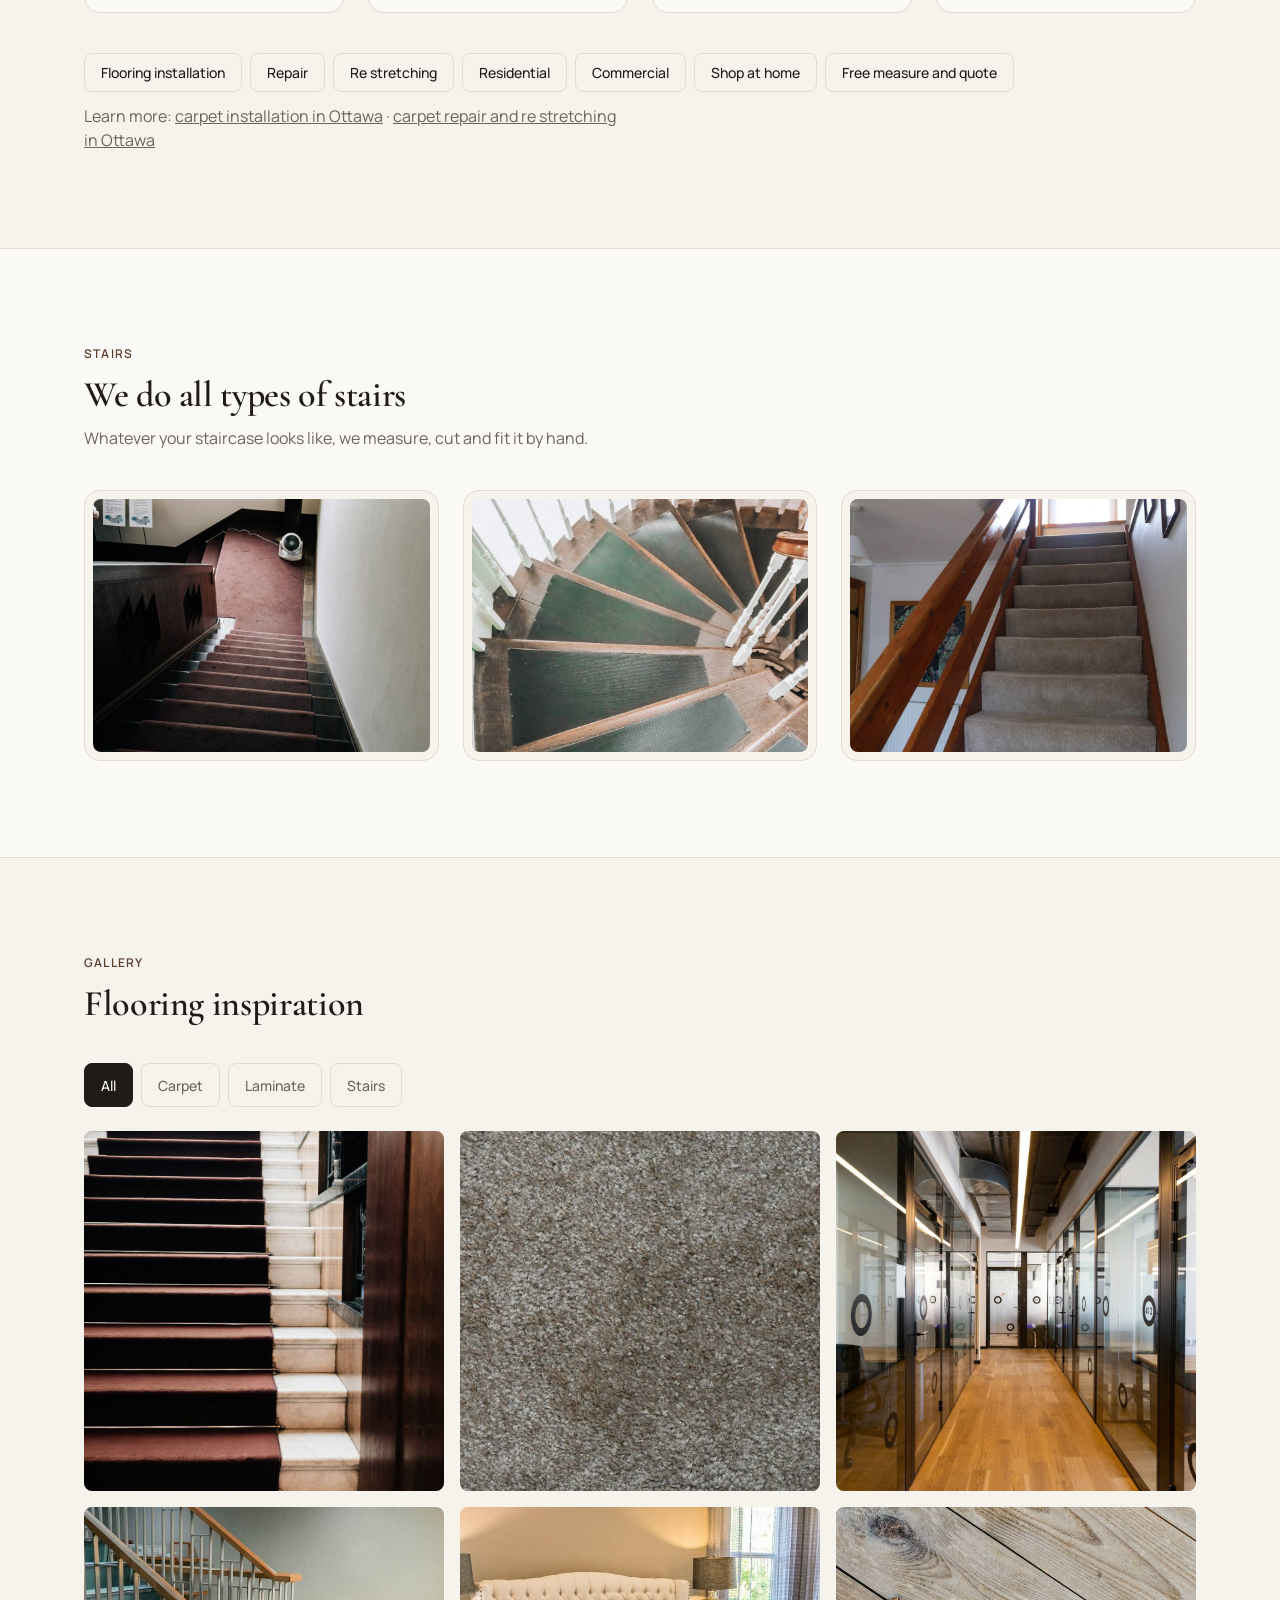
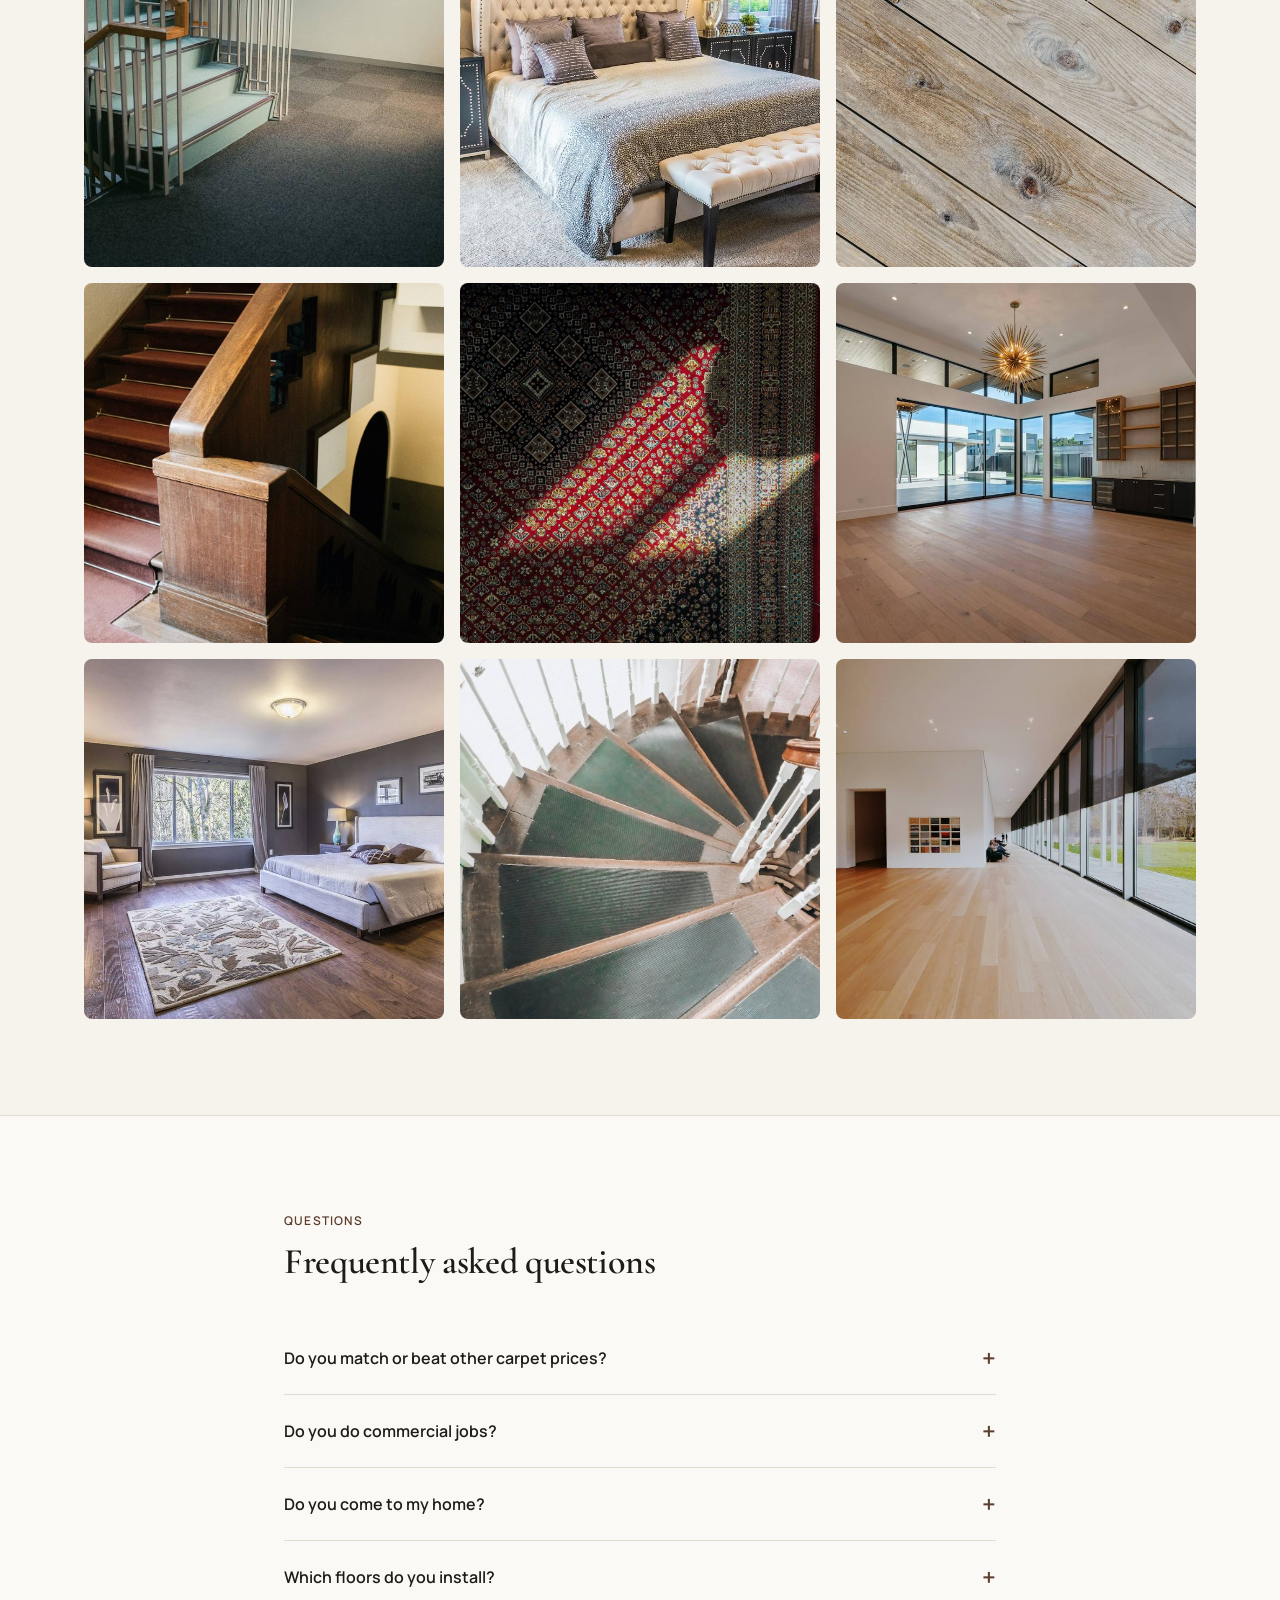
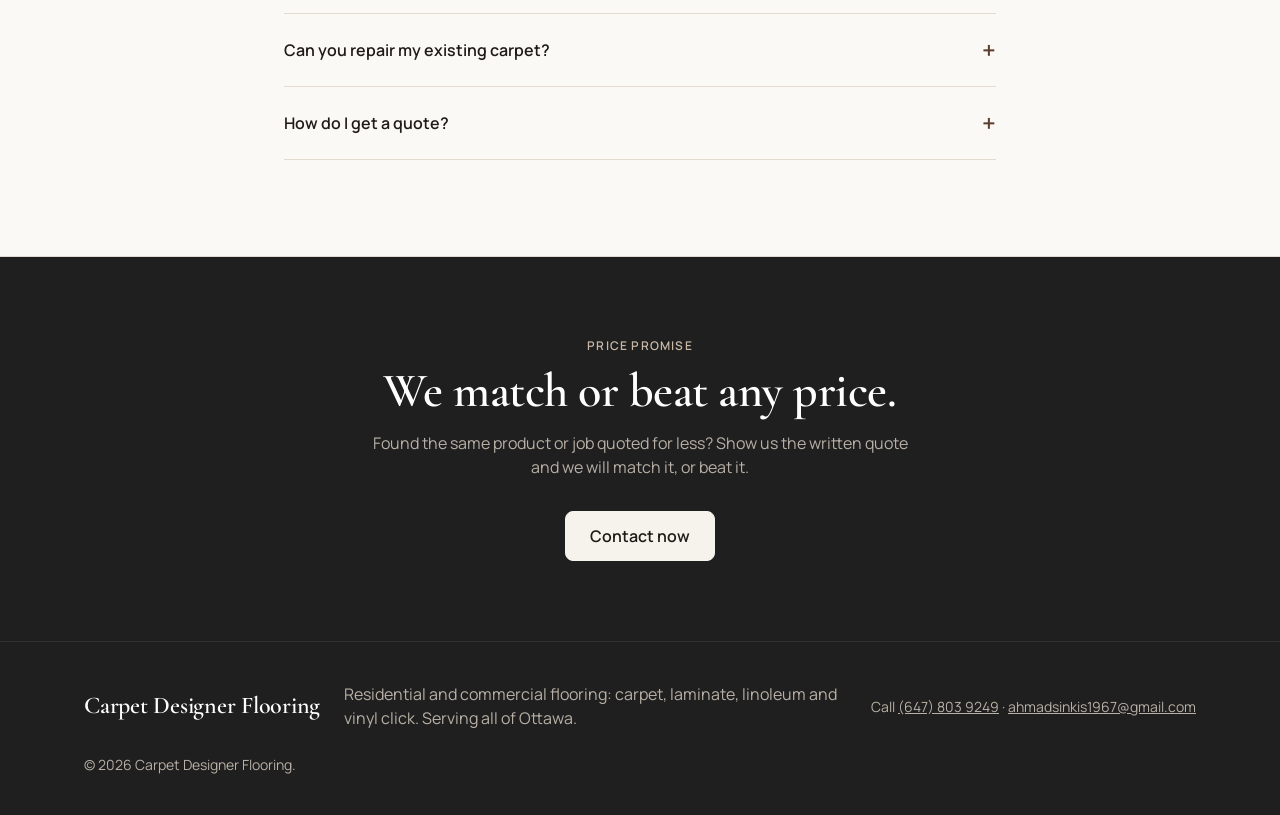
==== commit 6fb14715: "SEO: Ottawa keyword headings, carpet installation and repair landing pages, sitemap Co-Authored-By: " ====
--- a/index.html
+++ b/index.html
@@ -8,15 +8,14 @@
   <meta name="description"
     content="Carpet Designer Flooring supplies, installs and repairs carpet, laminate, linoleum and vinyl click flooring for homes and businesses across Ottawa. All types of stairs. We come to you and match or beat any price.">
   <meta name="theme-color" content="#F6F2EC">
-  <!-- SEO: replace carpetdesign.example with the real domain everywhere (here, sitemap.xml, robots.txt) -->
-  <link rel="canonical" href="https://www.carpetdesign.example/">
+  <link rel="canonical" href="https://carpetdesignerflooring.ca/">
   <meta property="og:type" content="website">
   <meta property="og:site_name" content="Carpet Designer Flooring">
   <meta property="og:title" content="Carpet Designer Flooring | Carpet, Laminate, Vinyl and More">
   <meta property="og:description"
     content="Residential and commercial flooring: carpet, laminate, linoleum and vinyl click. All types of stairs. We come to you and match or beat any price.">
-  <meta property="og:url" content="https://www.carpetdesign.example/">
-  <meta property="og:image" content="https://www.carpetdesign.example/images/carpet-beige.jpg">
+  <meta property="og:url" content="https://carpetdesignerflooring.ca/">
+  <meta property="og:image" content="https://carpetdesignerflooring.ca/images/carpet-beige.jpg">
   <meta name="twitter:card" content="summary_large_image">
   <script type="application/ld+json">
 {
@@ -24,10 +23,10 @@
   "@graph": [
     {
       "@type": "HomeAndConstructionBusiness",
-      "@id": "https://www.carpetdesign.example/#business",
+      "@id": "https://carpetdesignerflooring.ca/#business",
       "name": "Carpet Designer Flooring",
-      "url": "https://www.carpetdesign.example/",
-      "image": "https://www.carpetdesign.example/images/carpet-beige.jpg",
+      "url": "https://carpetdesignerflooring.ca/",
+      "image": "https://carpetdesignerflooring.ca/images/carpet-beige.jpg",
       "description": "31 years of experience and 1000+ homes completed. Residential and commercial flooring installation and repair: carpet, laminate, linoleum and vinyl click, plus all types of stairs. We come to you.",
       "telephone": "+1 647 803 9249",
       "email": "ahmadsinkis1967@gmail.com",
@@ -94,7 +93,7 @@
       <div class="wrap hero-grid">
         <div class="hero-copy">
           <p class="eyebrow">Residential and commercial flooring</p>
-          <h1>Carpet Designer Flooring and more.</h1>
+          <h1>Carpet installation, repair and flooring in Ottawa.</h1>
           <p class="lead">With 31 years of experience and 1000+ homes completed, we supply,
             install and repair carpet, laminate, linoleum, vinyl click and more for homes and businesses anywhere in Ottawa. We come to
             you, and if you find a lower price, we match it or beat it.
@@ -123,7 +122,7 @@
       <div class="wrap">
         <header class="head">
           <p class="eyebrow">What we do</p>
-          <h2>Flooring for homes and businesses</h2>
+          <h2>Carpet, laminate, vinyl click and linoleum installation in Ottawa</h2>
         </header>
         <div class="cards four">
           <article class="card reveal">
@@ -156,6 +155,8 @@
           <li>Shop at home</li>
           <li>Free measure and quote</li>
         </ul>
+        <p class="sub">Learn more: <a href="carpet-installation-ottawa.html">carpet installation in Ottawa</a> ·
+          <a href="carpet-repair-ottawa.html">carpet repair and re stretching in Ottawa</a></p>
       </div>
     </section>
 
